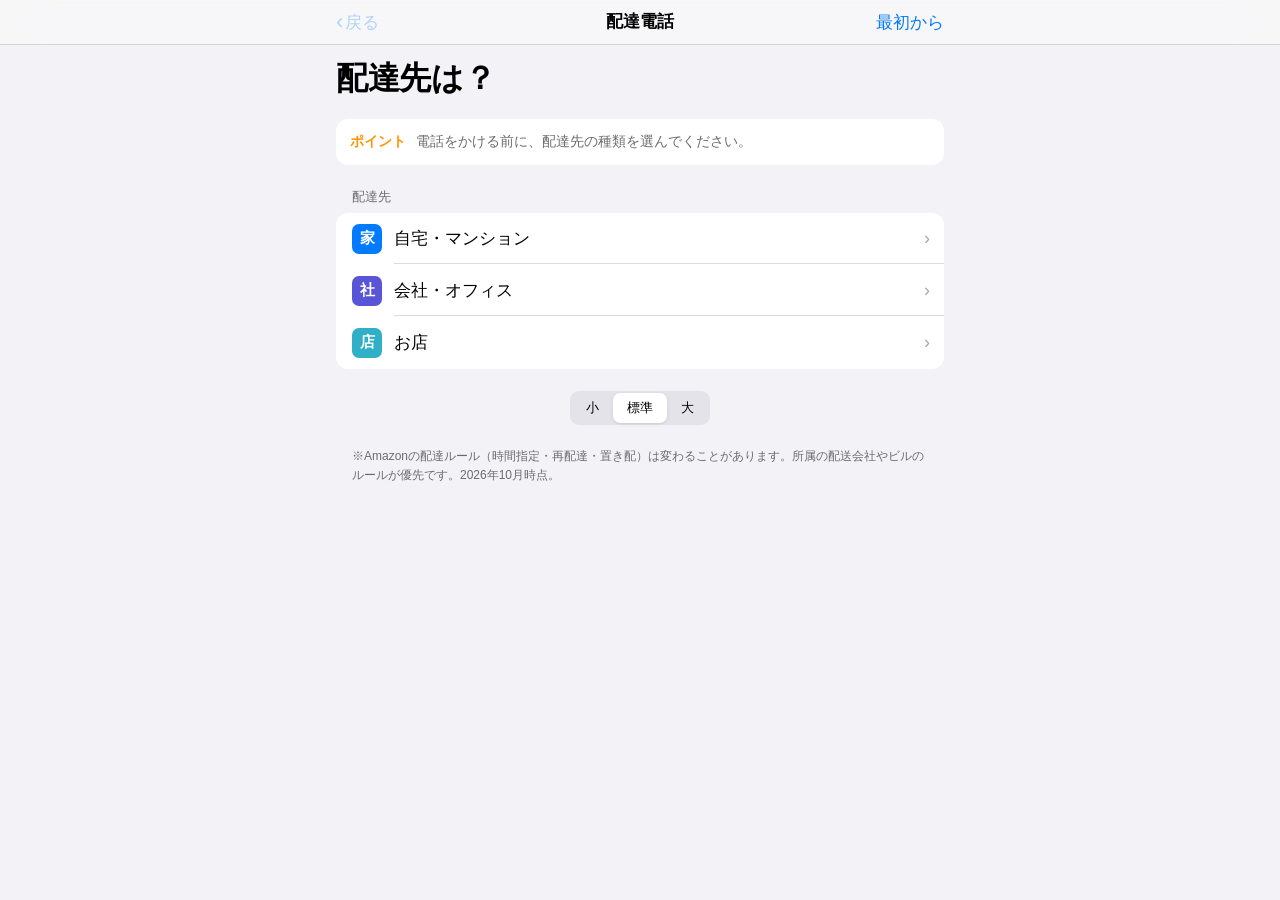
==== denwa/index.html @ 971c7730 "配達電話フローを /denwa/ に追加 Co-Authored-By: Claude Opus 5.5 <noreply@anthropic.com> Claude-Session: https:/" ====
<!doctype html>
<html lang="ja">
<head>
<meta charset="UTF-8">
<meta name="viewport" content="width=device-width, initial-scale=1, viewport-fit=cover">
<meta name="theme-color" content="#F2F2F7" media="(prefers-color-scheme: light)">
<meta name="theme-color" content="#000000" media="(prefers-color-scheme: dark)">
<meta name="apple-mobile-web-app-capable" content="yes">
<meta name="mobile-web-app-capable" content="yes">
<meta name="apple-mobile-web-app-status-bar-style" content="default">
<meta name="apple-mobile-web-app-title" content="配達電話">
<link rel="apple-touch-icon" href="./apple-touch-icon.png">
<link rel="icon" type="image/png" href="./icon-192.png">
<link rel="manifest" href="./manifest.webmanifest">
<title>配達電話フロー</title>
<style>
*,*::before,*::after{box-sizing:border-box}
:root{padding-top:env(safe-area-inset-top,0px);padding-bottom:env(safe-area-inset-bottom,0px)}
body{margin:0}
[hidden]{display:none!important}

/* Layout: iOS-style navigation stack. Large title, "you say" bubble, inset grouped list of customer replies. */
:root{
  --bg:#f2f2f7; --cell:#ffffff; --label:#000000; --sec:#6c6c70; --sep:rgba(60,60,67,.18);
  --tint:#007aff; --tint-on:#ffffff; --green:#34c759; --orange:#ff9500; --red:#ff3b30; --indigo:#5856d6; --teal:#30b0c7; --fill:rgba(118,118,128,.12);
  --bar:rgba(249,249,249,.86);
  --font:-apple-system,BlinkMacSystemFont,"SF Pro Text","Hiragino Sans","Hiragino Kaku Gothic ProN","Noto Sans JP",sans-serif;
  --fs:1.12rem;
}
@media (prefers-color-scheme: dark){:root:not([data-theme="light"]){
  --bg:#000000; --cell:#1c1c1e; --label:#ffffff; --sec:#98989f; --sep:rgba(84,84,88,.6);
  --tint:#0a84ff; --tint-on:#ffffff; --green:#30d158; --orange:#ff9f0a; --red:#ff453a; --indigo:#5e5ce6; --teal:#40c8e0; --fill:rgba(118,118,128,.24);
  --bar:rgba(22,22,24,.82); color-scheme:dark}}
:root[data-theme="dark"]{
  --bg:#000000; --cell:#1c1c1e; --label:#ffffff; --sec:#98989f; --sep:rgba(84,84,88,.6);
  --tint:#0a84ff; --tint-on:#ffffff; --green:#30d158; --orange:#ff9f0a; --red:#ff453a; --indigo:#5e5ce6; --teal:#40c8e0; --fill:rgba(118,118,128,.24);
  --bar:rgba(22,22,24,.82); color-scheme:dark}
html,body{background:var(--bg)}
body{color:var(--label);font-family:var(--font);font-size:16px;line-height:1.5;-webkit-font-smoothing:antialiased}
body::before{content:"";position:fixed;inset:0 0 auto;height:env(safe-area-inset-top,0px);z-index:10;background:var(--bar)}
.nav{position:sticky;top:env(safe-area-inset-top,0px);z-index:5;background:var(--bar);-webkit-backdrop-filter:saturate(180%) blur(20px);backdrop-filter:saturate(180%) blur(20px);border-bottom:.5px solid var(--sep)}
.nav .in{max-width:640px;margin:0 auto;padding-left:max(8px,env(safe-area-inset-left,0px));padding-right:max(8px,env(safe-area-inset-right,0px));padding-block:0;height:44px;display:grid;grid-template-columns:1fr auto 1fr;align-items:center}
.nb{font:400 17px var(--font);color:var(--tint);background:none;border:0;padding:8px;display:flex;align-items:center;gap:2px;cursor:pointer}
.nb:disabled{opacity:.3}
.nb.r{justify-self:end}
.nt{font-weight:600;font-size:17px;display:flex;align-items:center;gap:6px}
.chip{font-size:12px;font-weight:600;color:#fff;border-radius:999px;padding:2px 8px}
.wrap{max-width:640px;margin:0 auto;padding-left:max(16px,env(safe-area-inset-left,0px));padding-right:max(16px,env(safe-area-inset-right,0px));padding-block:8px 40px;display:flex;flex-direction:column;gap:22px}
.lt{font-size:2rem;font-weight:700;letter-spacing:-.01em;margin:6px 0 0;text-wrap:balance;line-height:1.2}
.crumb{font-size:13px;color:var(--sec);margin-top:2px;min-width:0;overflow-wrap:anywhere}
.sec-h{font-size:13px;color:var(--sec);margin:0 0 6px 16px;letter-spacing:.01em}
.bubble{background:var(--tint);color:var(--tint-on);border-radius:20px 20px 6px 20px;padding:14px 16px;font-size:var(--fs);line-height:1.7;box-shadow:0 1px 2px rgba(0,0,0,.08)}
.bubble p{margin:0}
.bubble p+p{margin-top:.6em}
.bubble.end{background:var(--green)}
.hint{display:flex;gap:10px;background:var(--cell);border-radius:12px;padding:12px 14px;font-size:14px;color:var(--sec);line-height:1.55}
.hint b{color:var(--orange);font-weight:600;white-space:nowrap}
.list{background:var(--cell);border-radius:12px;overflow:hidden}
.row{display:flex;align-items:center;gap:12px;width:100%;background:none;border:0;padding:0 0 0 16px;min-height:52px;text-align:left;font:400 17px var(--font);color:var(--label);cursor:pointer}
.row .t{flex:1;padding:13px 0;border-bottom:.5px solid var(--sep);display:flex;align-items:center;gap:8px;min-width:0}
.row:last-child .t{border-bottom:0}
.row .tx{flex:1;min-width:0}
.row .tx small{display:block;color:var(--sec);font-size:13px;margin-top:1px}
.row .chev{color:var(--sec);opacity:.6;padding-right:14px;font-size:18px}
.row:active{background:var(--fill)}
.row:focus-visible,.nb:focus-visible,.seg button:focus-visible{outline:2px solid var(--tint);outline-offset:-2px}
.ic{width:30px;height:30px;border-radius:7px;display:grid;place-items:center;color:#fff;font-size:15px;font-weight:700;flex:none}
.foot{font-size:12px;color:var(--sec);margin:0 16px;line-height:1.6}
.seg{display:flex;background:var(--fill);border-radius:9px;padding:2px;align-self:center}
.seg button{font:500 13px var(--font);border:0;background:none;color:var(--label);padding:6px 14px;border-radius:7px;cursor:pointer}
.seg button[aria-pressed="true"]{background:var(--cell);box-shadow:0 1px 3px rgba(0,0,0,.12)}
@media (prefers-reduced-motion:no-preference){.page{animation:push .22s cubic-bezier(.2,.8,.2,1)}@keyframes push{from{transform:translateX(18px)}to{transform:none}}}
</style>
</head>
<body>
<div class="nav"><div class="in">
  <button class="nb" id="back" type="button" aria-label="戻る"><span style="font-size:22px;line-height:1">‹</span>戻る</button>
  <span class="nt" id="navt">配達電話</span>
  <button class="nb r" id="home" type="button">最初から</button>
</div></div>

<main class="wrap page" id="app" aria-live="polite"></main>

<script>
const C={y:["var(--green)","✓"],n:["var(--red)","✕"],q:["var(--orange)","?"],p:["var(--tint)","→"],m:["#8e8e93","…"],
  home:["var(--tint)","家"],office:["var(--indigo)","社"],shop:["var(--teal)","店"]};
const KIND={home:"自宅",office:"会社",shop:"お店"};
/* say/hint/title/opts can be a plain value or {home,office,shop} */
const N={
 start:{title:"配達先は？",
  hint:"電話をかける前に、配達先の種類を選んでください。",
  opts:[["自宅・マンション","home","call","home"],["会社・オフィス","office","call","office"],["お店","shop","call","shop"]]},
 call:{title:"電話をかける",
  say:{home:["お世話になっております。Amazonのお荷物の配達の者です。","〇〇様のお電話でよろしいでしょうか？"],
       office:["お世話になっております。Amazonのお荷物の配達の者です。","〇〇（会社名）様でしょうか？〇〇様宛てのお荷物をお届けに伺っております。"],
       shop:["お世話になっております。Amazonのお荷物の配達の者です。","〇〇（店名）様でしょうか？"]},
  hint:{home:"最初はゆっくり、名乗りをはっきり。",office:"会社は電話に出た人と宛名の人が違うことが多い。宛名をはっきり伝える。",shop:"お店は営業中で忙しいことが多い。手短に。"},
  opts:[["はい、そうです","y","ask"],["違います（番号違い）","n","wrong"],["出ない・留守電","m","vm"]]},
 ask:{title:{home:"いま家にいる？",office:"受け取れる人はいる？",shop:"お店に人はいる？"},
  say:{home:["ただいまお荷物をお届けに伺ったのですが、今ご自宅にいらっしゃいますか？"],
       office:["ただいま会社の前まで伺ったのですが、どなたかに受け取っていただくことはできますか？"],
       shop:["ただいまお店の前まで伺ったのですが、どなたかいらっしゃいますか？"]},
  hint:{home:"「ご在宅ですか？」より柔らかく伝わります。",office:"本人でなくても、受付や同僚が受け取れることが多い。",shop:"開店前・休憩中・夜営業など事情がさまざま。"},
  opts:{home:[["いるよ","y","home_yes"],["いない","n","away"],["すぐ戻る","q","soon"]],
        office:[["受付・他の人が受け取る","y","office_recv"],["本人が取りに行く","y","office_self"],["今日は誰もいない","n","away"],["今日は休み","n","closed"]],
        shop:[["いるよ","y","shop_yes"],["開店前・今はいない","n","away"],["すぐ戻る","q","soon"],["夜しか開いていない","q","night"],["今日は定休日","n","closed"]]}},
 home_yes:{title:"家にいた",say:["失礼しました！これからもう一度インターホンを押しますので、出ていただけますか？"],
  hint:"インターホンの故障や聞こえなかったケースが多いです。",
  opts:[["わかった","y","end_ok"],["インターホン壊れてる","q","bell"],["今は出られない","n","cant"]]},
 office_recv:{title:"受付で受け取り",say:["ありがとうございます。受付（〇〇階）にお持ちすればよろしいですか？","受け取っていただく方のお名前を伺ってもよろしいでしょうか？"],
  hint:"受け取った人の名前をメモ。ビルの入館ルールにも従う。",
  opts:[["わかった","y","end_ok"],["受付はない","q","office_self"]]},
 office_self:{title:"取りに来てくれる",say:["ありがとうございます。では〇〇（入口・ロビーなど）でお待ちしていますね。"],
  opts:[["OK","y","end_ok"]]},
 shop_yes:{title:"お店にいた",say:["失礼しました！これからお店に伺いますので、受け取っていただけますか？"],
  opts:[["わかった","y","end_ok"],["今は手が離せない","n","cant"]]},
 bell:{title:"インターホンが鳴らない",say:["承知しました。では、ドアの前に着いたらこのお電話か、ノックでお知らせしますね。"],
  opts:[["OK","y","end_ok"]]},
 cant:{title:"今は出られない",
  say:{home:["承知しました。玄関の前などに置かせていただいてもよろしいですか？"],
       shop:["お忙しいところすみません。レジ横や入口の前など、置かせていただいてよい場所はありますか？"]},
  opts:[["置いていいよ","y","place"],["置かないで","n","no_okihai"]]},
 soon:{title:"すぐ戻る",say:["ありがとうございます。何分くらいで戻られそうですか？"],
  hint:"待てるかはルートと会社のルール次第。約束はしない言い方で。",
  opts:[["数分で戻る","y","soon_short"],["しばらく戻れない","n","away"]]},
 soon_short:{title:"数分で戻る",say:["近くを回っていますので、このあともう一度伺えるか試してみますね。","ただ、お約束はできないので、もし置いてよい場所があれば置き配にもできますが、いかがですか？"],
  opts:[["置いていいよ","y","place"],["待ってて","q","end_try"],["置かないで","n","no_okihai"]]},
 closed:{title:{office:"今日は休み",shop:"今日は定休日"},
  say:{office:["本日はお休みなんですね、承知しました。","置いてよい場所があれば置き配にもできますが、いかがでしょうか？"],
       shop:["本日は定休日なんですね、承知しました。","入口の前や郵便受けなど、置いてよい場所があれば置き配にもできますが、いかがでしょうか？"]},
  hint:"会社・お店宛ては次回も同じことが起きやすい。営業日に受け取れるよう案内する。",
  opts:[["置いていいよ","y","place"],["置かないで","n","no_okihai"]]},
 away:{title:"不在だった",
  say:{home:["承知しました。玄関の前や宅配ボックスなどに置かせていただくこともできますが、いかがでしょうか？"],
       office:["承知しました。入口の前や郵便受け、ビルの宅配ボックスなどに置かせていただくこともできますが、いかがでしょうか？"],
       shop:["承知しました。お店の入口の前や郵便受けなどに置かせていただくこともできますが、いかがでしょうか？"]},
  opts:{home:[["置いていいよ","y","place"],["置かないで","n","no_okihai"],["夜に持ってきて","q","night"],["◯時に来て","q","time"]],
        office:[["置いていいよ","y","place"],["置かないで","n","no_okihai"],["◯時に来て","q","time"]],
        shop:[["置いていいよ","y","place"],["置かないで","n","no_okihai"],["夜しか開いていない","q","night"],["◯時に来て","q","time"]]}},
 place:{title:"置き場所を確認",
  say:{home:["ありがとうございます。どちらに置けばよろしいですか？玄関前、宅配ボックス、メーターボックスなどでも大丈夫です。"],
       office:["ありがとうございます。どちらに置けばよろしいですか？入口の前、郵便受け、ビルの宅配ボックスなどでも大丈夫です。"],
       shop:["ありがとうございます。どちらに置けばよろしいですか？入口の前、シャッターの横、郵便受けなどでも大丈夫です。"]},
  hint:{home:"置いたら写真を撮って登録。場所は復唱して確認。",
        office:"ビルによっては共用部に置けない場合あり。管理ルールを優先。写真を撮って登録。",
        shop:"雨に濡れない場所か、通る人の目につきにくいかも確認。写真を撮って登録。"},
  opts:[["場所を聞いた","y","end_okihai"]]},
 no_okihai:{title:"置き配はイヤ",
  say:{home:["承知しました。では今回は持ち帰らせていただきます。","次のお届けは、Amazonの注文履歴から日にちを選んでいただけます。","時間を気にせず受け取りたい場合は、ロッカーやコンビニ受け取りも便利ですよ。"],
       office:["承知しました。では今回は持ち帰らせていただきます。","次のお届けは、Amazonの注文履歴から、会社にいらっしゃる日を選んでいただけます。","会社で受け取りにくい場合は、ご自宅宛てやロッカー受け取りに変えていただく方法もあります。"],
       shop:["承知しました。では今回は持ち帰らせていただきます。","次のお届けは、Amazonの注文履歴から、お店が開いている日を選んでいただけます。","お店で受け取りにくい場合は、ご自宅宛てやロッカー受け取りに変えていただく方法もあります。"]},
  opts:{home:[["わかった","y","end_back"],["夜に持ってきて","q","night"],["怒っている","n","angry"]],
        office:[["わかった","y","end_back"],["◯時に来て","q","time"],["怒っている","n","angry"]],
        shop:[["わかった","y","end_back"],["夜しか開いていない","q","night"],["怒っている","n","angry"]]}},
 night:{title:{home:"夜に持ってきて",office:"夜に持ってきて",shop:"夜しか開いていない"},
  say:{home:["夜しかいらっしゃらないんですね、承知しました。","申し訳ないのですが、今Amazonの仕組みで夜の時間指定自体がなくなってしまっていて、私の方でも時間を選べないんです。","置き配か、ロッカー・コンビニ受け取りにしていただくと、確実にお受け取りいただけます。"],
       office:["夜しかいらっしゃらないんですね、承知しました。","申し訳ないのですが、今Amazonの仕組みで夜の時間指定自体がなくなってしまっていて、私の方でも時間を選べないんです。","置き配か、ご自宅宛て・ロッカー受け取りに変えていただくと、確実にお受け取りいただけます。"],
       shop:["夜の営業なんですね、承知しました。","申し訳ないのですが、今Amazonの仕組みで夜の時間指定自体がなくなってしまっていて、私の方でも時間を選べないんです。","お店の前や郵便受けへの置き配か、ご自宅宛て・ロッカー受け取りに変えていただくと、確実にお受け取りいただけます。"]},
  hint:"「できかねます」で終わらせず、代わりの方法で締める。",
  opts:[["置き配にする","y","place"],["今回は持ち帰りで","p","end_back"],["納得していない","n","angry"]]},
 time:{title:"◯時に来て",say:["◯時ごろですね、承知しました。","申し訳ありません、今は私の方で時間のお約束ができない仕組みになっています。","時間を気にせず受け取るなら、置き配が一番確実です。"],
  opts:[["置き配にする","y","place"],["今回は持ち帰りで","p","end_back"],["納得していない","n","angry"]]},
 angry:{title:"怒っている",say:["ご不便をおかけして、本当に申し訳ありません。","お気持ちはよく分かります。私の方でできることが限られていて、もどかしい思いをさせてしまっています。","ご意見はAmazonのカスタマーサービスにお伝えいただくと、改善につながります。"],
  hint:"言い返さない。長引く・脅される場合は無理せずリーダーに連絡。",
  opts:[["落ち着いた","y","away"],["持ち帰りでいい","p","end_back"]]},
 wrong:{title:"番号違い",say:["大変失礼いたしました。お手数をおかけしました。失礼いたします。"],end:true},
 vm:{title:"留守電",
  say:{home:["Amazonのお荷物の配達です。","ただいまお届けに伺いましたが、ご不在でしたので持ち帰ります。","次回のお届けは、Amazonの注文履歴から日にちを選んでいただけます。失礼いたします。"],
       office:["Amazonのお荷物の配達です。〇〇様宛てのお荷物をお届けに伺いましたが、お受け取りいただけなかったため持ち帰ります。","次回のお届けは、Amazonの注文履歴から日にちを選んでいただけます。失礼いたします。"],
       shop:["Amazonのお荷物の配達です。お店にお届けに伺いましたが、お受け取りいただけなかったため持ち帰ります。","次回のお届けは、Amazonの注文履歴から日にちを選んでいただけます。失礼いたします。"]},
  hint:"15秒以内・ゆっくり。",end:true},
 end_ok:{title:"お届けへ",say:["ありがとうございます。すぐに伺います。失礼いたします。"],end:true},
 end_try:{title:"もう一度伺う",say:["承知しました。もう一度伺えるよう回ってみます。伺えなかった場合は持ち帰りになりますので、ご了承ください。失礼いたします。"],end:true},
 end_okihai:{title:"置き配で完了",say:["〇〇に置かせていただきますね。ありがとうございました。失礼いたします。"],end:true},
 end_back:{title:"持ち帰り",say:["ご協力ありがとうございます。今回は持ち帰らせていただきます。失礼いたします。"],end:true}
};
let stack=[{id:"start"}], kind=null, fs=1.12;
try{const v=localStorage.getItem("flow_fs");if(v)fs=+v}catch(e){}
const app=document.getElementById("app");
function esc(s){return String(s).replace(/[&<>"]/g,c=>({"&":"&amp;","<":"&lt;",">":"&gt;",'"':"&quot;"}[c]))}
function pick(v){if(v==null)return null;if(Array.isArray(v)||typeof v==="string")return v;return v[kind]||v.home||v.shop||v.office}
function render(){
  const top=stack[stack.length-1]; kind=null;
  for(const s of stack){if(s.kind)kind=s.kind}
  const n=N[top.id], say=pick(n.say), hint=pick(n.hint), opts=pick(n.opts), title=pick(n.title);
  document.documentElement.style.setProperty("--fs",fs+"rem");
  document.getElementById("navt").innerHTML='配達電話'+(kind?'<span class="chip" style="background:'+C[kind][0]+'">'+KIND[kind]+'</span>':'');
  let h='<div><h1 class="lt">'+esc(title)+'</h1>';
  if(stack.length>1)h+='<div class="crumb">'+stack.slice(1,-1).map(s=>esc(pick(N[s.id].title))).join(" › ")+'</div>';
  h+='</div>';
  if(say)h+='<div><p class="sec-h">あなたが言う</p><div class="bubble'+(n.end?" end":"")+'">'+say.map(s=>"<p>"+esc(s)+"</p>").join("")+'</div></div>';
  if(hint)h+='<div class="hint"><b>ポイント</b><span>'+esc(hint)+'</span></div>';
  if(opts){
    h+='<div><p class="sec-h">'+(top.id==="start"?"配達先":"お客様の返事")+'</p><div class="list">'+opts.map((o,i)=>'<button class="row" type="button" data-i="'+i+'"><span class="ic" style="background:'+C[o[1]][0]+'">'+C[o[1]][1]+'</span><span class="t"><span class="tx">'+esc(o[0])+'</span><span class="chev">›</span></span></button>').join("")+'</div></div>';
  }else{
    h+='<div class="list"><button class="row" type="button" id="again"><span class="ic" style="background:var(--tint)">↺</span><span class="t"><span class="tx">次の電話へ（最初から）</span><span class="chev">›</span></span></button></div>';
  }
  h+='<div class="seg" role="group" aria-label="文字サイズ"><button type="button" data-f="1" aria-pressed="'+(fs<1.1)+'">小</button><button type="button" data-f="1.12" aria-pressed="'+(fs>=1.1&&fs<1.3)+'">標準</button><button type="button" data-f="1.35" aria-pressed="'+(fs>=1.3)+'">大</button></div>';
  h+='<p class="foot">※Amazonの配達ルール（時間指定・再配達・置き配）は変わることがあります。所属の配送会社やビルのルールが優先です。2026年10月時点。</p>';
  app.innerHTML=h;
  app.classList.remove("page");void app.offsetWidth;app.classList.add("page");
  app.querySelectorAll("[data-i]").forEach(b=>b.onclick=()=>{const o=opts[+b.dataset.i];stack.push(o[3]?{id:o[2],kind:o[3]}:{id:o[2]});render();window.scrollTo(0,0)});
  const a=document.getElementById("again");if(a)a.onclick=reset;
  app.querySelectorAll("[data-f]").forEach(b=>b.onclick=()=>{fs=+b.dataset.f;try{localStorage.setItem("flow_fs",fs)}catch(e){}render()});
  document.getElementById("back").disabled=stack.length<2;
}
function reset(){stack=[{id:"start"}];render();window.scrollTo(0,0)}
document.getElementById("back").onclick=()=>{if(stack.length>1){stack.pop();render();window.scrollTo(0,0)}};
document.getElementById("home").onclick=reset;
render();
</script>
<script>if("serviceWorker" in navigator){window.addEventListener("load",()=>navigator.serviceWorker.register("./sw.js").catch(()=>{}))}</script>
</body>
</html>
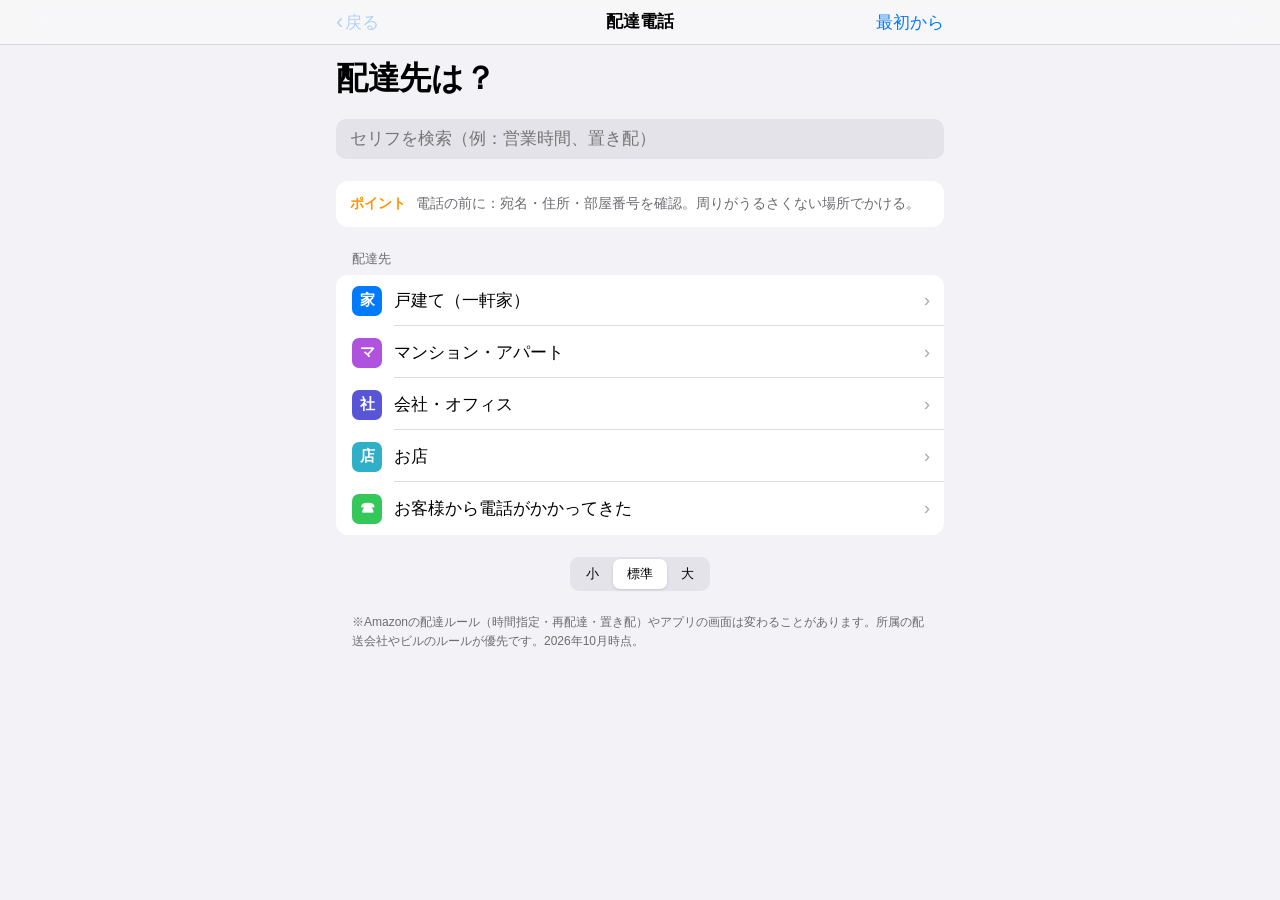
==== commit 3e0f9f6e: "配達電話: フローを大幅拡充（マンション・折り返し・苦情・検索など） Co-Authored-By: Claude Opus 5.5 <noreply@anthropic.com> Claude-Se" ====
--- a/denwa/index.html
+++ b/denwa/index.html
@@ -70,6 +70,13 @@
 .seg button{font:500 13px var(--font);border:0;background:none;color:var(--label);padding:6px 14px;border-radius:7px;cursor:pointer}
 .seg button[aria-pressed="true"]{background:var(--cell);box-shadow:0 1px 3px rgba(0,0,0,.12)}
 @media (prefers-reduced-motion:no-preference){.page{animation:push .22s cubic-bezier(.2,.8,.2,1)}@keyframes push{from{transform:translateX(18px)}to{transform:none}}}
+.search input{width:100%;font:400 17px var(--font);padding:10px 14px;border-radius:10px;border:0;background:var(--fill);color:var(--label);-webkit-appearance:none;appearance:none}
+.search input:focus{outline:2px solid var(--tint)}
+details.more{background:none}
+details.more summary{list-style:none;cursor:pointer;font-size:15px;color:var(--tint);padding:4px 16px 10px;font-weight:500}
+details.more summary::-webkit-details-marker{display:none}
+details.more summary::before{content:"＋ "}
+details.more[open] summary::before{content:"− "}
 </style>
 </head>
 <body>
@@ -82,88 +89,243 @@
 <main class="wrap page" id="app" aria-live="polite"></main>
 
 <script>
+/* ===== アイコン ===== */
 const C={y:["var(--green)","✓"],n:["var(--red)","✕"],q:["var(--orange)","?"],p:["var(--tint)","→"],m:["#8e8e93","…"],
-  home:["var(--tint)","家"],office:["var(--indigo)","社"],shop:["var(--teal)","店"]};
-const KIND={home:"自宅",office:"会社",shop:"お店"};
-/* say/hint/title/opts can be a plain value or {home,office,shop} */
+  home:["var(--tint)","家"],apt:["#af52de","マ"],office:["var(--indigo)","社"],shop:["var(--teal)","店"],in:["var(--green)","☎"]};
+const KIND={home:"戸建て",apt:"マンション",office:"会社",shop:"お店"};
+/* 値は そのまま or {home,apt,office,shop}（無い種類は home → apt の順で代用） */
 const N={
+/* ---------- スタート ---------- */
  start:{title:"配達先は？",
-  hint:"電話をかける前に、配達先の種類を選んでください。",
-  opts:[["自宅・マンション","home","call","home"],["会社・オフィス","office","call","office"],["お店","shop","call","shop"]]},
+  hint:"電話の前に：宛名・住所・部屋番号を確認。周りがうるさくない場所でかける。",
+  opts:[["戸建て（一軒家）","home","call","home"],["マンション・アパート","apt","call","apt"],["会社・オフィス","office","call","office"],["お店","shop","call","shop"],["お客様から電話がかかってきた","in","incoming","home"]]},
+
+/* ---------- 電話をかける ---------- */
  call:{title:"電話をかける",
   say:{home:["お世話になっております。Amazonのお荷物の配達の者です。","〇〇様のお電話でよろしいでしょうか？"],
        office:["お世話になっております。Amazonのお荷物の配達の者です。","〇〇（会社名）様でしょうか？〇〇様宛てのお荷物をお届けに伺っております。"],
        shop:["お世話になっております。Amazonのお荷物の配達の者です。","〇〇（店名）様でしょうか？"]},
-  hint:{home:"最初はゆっくり、名乗りをはっきり。",office:"会社は電話に出た人と宛名の人が違うことが多い。宛名をはっきり伝える。",shop:"お店は営業中で忙しいことが多い。手短に。"},
-  opts:[["はい、そうです","y","ask"],["違います（番号違い）","n","wrong"],["出ない・留守電","m","vm"]]},
- ask:{title:{home:"いま家にいる？",office:"受け取れる人はいる？",shop:"お店に人はいる？"},
+  hint:{home:"最初はゆっくり、名乗りをはっきり。",office:"出た人と宛名の人が違うことが多い。宛名をはっきり伝える。",shop:"お店は忙しいことが多い。手短に。"},
+  opts:[["はい、そうです","y","ask"],["本人じゃない（家族・従業員）","p","other_person"],["違います（番号違い）","n","wrong"],["出ない・留守電","m","vm"],["誰？詐欺？と疑われた","q","scam"],["話し中・すぐ切られた","m","hangup"]]},
+
+ other_person:{title:{home:"家族が出た",apt:"家族が出た",office:"別の人が出た",shop:"店員さんが出た"},
+  say:{home:["〇〇様宛てのお荷物をお届けに伺ったのですが、代わりにお受け取りいただくことはできますか？"],
+       office:["〇〇様宛てのお荷物なのですが、代わりにお受け取りいただくことはできますか？受付やご担当の方でも大丈夫です。"],
+       shop:["〇〇様（〇〇店）宛てのお荷物なのですが、お店で代わりにお受け取りいただくことはできますか？"]},
+  hint:"同じ住所の人なら受け取ってもらえることが多い。受け取った人の名前をメモ。",
+  opts:{home:[["受け取れる","y","home_yes"],["本人は不在・誰もいない","n","away"],["本人に聞いてみる","q","check_later"]],
+        office:[["受け取れる","y","office_recv"],["その人はもういない（退職など）","n","office_gone"],["部署が違う","q","office_dept"],["本人に聞いてみる","q","check_later"]],
+        shop:[["受け取れる","y","shop_yes"],["店長がいないと無理","n","away"],["本人に聞いてみる","q","check_later"]]}},
+ check_later:{title:"本人に確認する",say:["ありがとうございます。近くを回っていますので、もし置き場所などが決まりましたら、このお電話番号に折り返していただけますか？","ただ、折り返しが間に合わない場合は、今回は持ち帰りになることがあります。"],
+  hint:"折り返しを待てるかはルート次第。待ちすぎない。",
+  opts:[["わかった","y","end_try"],["置いていいって","y","place"]]},
+
+/* ---------- 在宅確認 ---------- */
+ ask:{title:{home:"いま家にいる？",apt:"いま家にいる？",office:"受け取れる人はいる？",shop:"お店に人はいる？"},
   say:{home:["ただいまお荷物をお届けに伺ったのですが、今ご自宅にいらっしゃいますか？"],
        office:["ただいま会社の前まで伺ったのですが、どなたかに受け取っていただくことはできますか？"],
        shop:["ただいまお店の前まで伺ったのですが、どなたかいらっしゃいますか？"]},
-  hint:{home:"「ご在宅ですか？」より柔らかく伝わります。",office:"本人でなくても、受付や同僚が受け取れることが多い。",shop:"開店前・休憩中・夜営業など事情がさまざま。"},
-  opts:{home:[["いるよ","y","home_yes"],["いない","n","away"],["すぐ戻る","q","soon"]],
-        office:[["受付・他の人が受け取る","y","office_recv"],["本人が取りに行く","y","office_self"],["今日は誰もいない","n","away"],["今日は休み","n","closed"]],
-        shop:[["いるよ","y","shop_yes"],["開店前・今はいない","n","away"],["すぐ戻る","q","soon"],["夜しか開いていない","q","night"],["今日は定休日","n","closed"]]}},
+  hint:{home:"「ご在宅ですか？」より柔らかく伝わります。",apt:"オートロックの場合は、開けてもらえるかも一緒に確認。",office:"本人でなくても、受付や同僚が受け取れることが多い。",shop:"開店前・仕込み中・夜営業など事情がさまざま。"},
+  opts:{home:[["いるよ","y","home_yes"],["いない","n","away"],["すぐ戻る・今向かってる","q","soon"],["別の場所に持ってきて","q","redirect"],["何の荷物？頼んでない","q","unknown"]],
+        apt:[["いるよ","y","apt_yes"],["いない","n","away"],["すぐ戻る・今向かってる","q","soon"],["宅配ボックスに入れて","y","box"],["管理人さんに預けて","q","neighbor"],["何の荷物？頼んでない","q","unknown"]],
+        office:[["受付・他の人が受け取る","y","office_recv"],["本人が取りに行く","y","office_self"],["今日は誰もいない","n","away"],["今日は休み","n","closed"],["入館手続きが必要","q","office_gate"],["何の荷物？頼んでない","q","unknown"]],
+        shop:[["いるよ","y","shop_yes"],["開店前・今はいない","n","away"],["すぐ戻る","q","soon"],["裏口に回って","y","shop_back"],["夜しか開いていない","q","night"],["今日は定休日","n","closed"],["何の荷物？頼んでない","q","unknown"]]}},
+
+/* ---------- いた ---------- */
  home_yes:{title:"家にいた",say:["失礼しました！これからもう一度インターホンを押しますので、出ていただけますか？"],
   hint:"インターホンの故障や聞こえなかったケースが多いです。",
-  opts:[["わかった","y","end_ok"],["インターホン壊れてる","q","bell"],["今は出られない","n","cant"]]},
- office_recv:{title:"受付で受け取り",say:["ありがとうございます。受付（〇〇階）にお持ちすればよろしいですか？","受け取っていただく方のお名前を伺ってもよろしいでしょうか？"],
-  hint:"受け取った人の名前をメモ。ビルの入館ルールにも従う。",
-  opts:[["わかった","y","end_ok"],["受付はない","q","office_self"]]},
- office_self:{title:"取りに来てくれる",say:["ありがとうございます。では〇〇（入口・ロビーなど）でお待ちしていますね。"],
+  opts:[["わかった","y","end_ok"],["インターホン壊れてる","q","bell"],["今は出られない","n","cant"],["寝てた・赤ちゃんがいる","q","quiet"]]},
+ apt_yes:{title:"家にいた",say:["失礼しました！これからもう一度、部屋番号でお呼び出しします。オートロックを開けていただけますか？"],
+  hint:"部屋番号を復唱して間違いがないか確認。",
+  opts:[["わかった","y","end_ok"],["部屋番号が違う","q","wrong_room"],["インターホン壊れてる","q","bell"],["今は出られない","n","cant"],["寝てた・赤ちゃんがいる","q","quiet"]]},
+ quiet:{title:"静かにしてほしい",say:["承知しました。インターホンは鳴らさずに、ドアの前に着いたらこのお電話でお知らせしますね。"],
+  opts:[["OK","y","end_ok"],["置いといて","y","place"]]},
+ bell:{title:"インターホンが鳴らない",say:["承知しました。では、ドアの前に着いたらこのお電話か、ノックでお知らせしますね。"],
   opts:[["OK","y","end_ok"]]},
- shop_yes:{title:"お店にいた",say:["失礼しました！これからお店に伺いますので、受け取っていただけますか？"],
-  opts:[["わかった","y","end_ok"],["今は手が離せない","n","cant"]]},
- bell:{title:"インターホンが鳴らない",say:["承知しました。では、ドアの前に着いたらこのお電話か、ノックでお知らせしますね。"],
+ wrong_room:{title:"部屋番号が違う",say:["大変失礼しました。お部屋番号を伺ってもよろしいですか？","（復唱）〇〇〇号室ですね。ありがとうございます。すぐに伺います。"],
+  hint:"住所の間違いは配達後にリーダーへ報告。お客様にはAmazonの住所の修正をお願いしてもよい。",
   opts:[["OK","y","end_ok"]]},
  cant:{title:"今は出られない",
   say:{home:["承知しました。玄関の前などに置かせていただいてもよろしいですか？"],
+       apt:["承知しました。玄関の前や宅配ボックスに置かせていただいてもよろしいですか？"],
+       office:["承知しました。入口の前や受付などに置かせていただいてもよろしいですか？"],
        shop:["お忙しいところすみません。レジ横や入口の前など、置かせていただいてよい場所はありますか？"]},
-  opts:[["置いていいよ","y","place"],["置かないで","n","no_okihai"]]},
+  opts:[["置いていいよ","y","place"],["置かないで","n","no_okihai"],["◯分後なら出られる","q","soon"]]},
+
+ office_recv:{title:"受付で受け取り",say:["ありがとうございます。受付（〇〇階）にお持ちすればよろしいですか？","受け取っていただく方のお名前を伺ってもよろしいでしょうか？"],
+  hint:"受け取った人の名前をメモ。ビルの入館ルールにも従う。",
+  opts:[["わかった","y","end_ok"],["受付はない","q","office_self"],["入館手続きが必要","q","office_gate"]]},
+ office_self:{title:"取りに来てくれる",say:["ありがとうございます。では〇〇（入口・ロビーなど）でお待ちしていますね。"],
+  hint:"待つ時間はルート次第。5分以上かかりそうなら別の方法を相談。",
+  opts:[["OK","y","end_ok"],["時間がかかる","q","soon"]]},
+ office_gate:{title:"入館手続きが必要",say:["承知しました。入館の受付は〇〇（1階の防災センターなど）でよろしいですか？","手続きに時間がかかる場合は、1階まで取りに来ていただくことはできますか？"],
+  hint:"ビルのルールに従う。入れない場合は持ち帰りでも問題ない。",
+  opts:[["取りに来てくれる","y","office_self"],["手続きして上がって","y","end_ok"],["どちらも無理","n","away"]]},
+ office_gone:{title:"その人はいない",say:["承知しました。〇〇様宛てのお荷物なのですが、会社として代わりにお受け取りいただけますか？"],
+  hint:"受け取れない場合は持ち帰り。宛名違いの可能性ありとしてリーダーへ報告。",
+  opts:[["受け取る","y","office_recv"],["受け取れない","n","end_report"]]},
+ office_dept:{title:"部署が違う",say:["失礼しました。〇〇様はどちらの部署（何階）にいらっしゃいますか？"],
+  opts:[["教えてもらった","y","end_ok"],["受付で預かる","y","office_recv"],["分からない","n","office_gone"]]},
+ shop_yes:{title:"お店にいた",say:["失礼しました！これからお店に伺いますので、受け取っていただけますか？"],
+  opts:[["わかった","y","end_ok"],["裏口に回って","y","shop_back"],["今は手が離せない","n","cant"]]},
+ shop_back:{title:"裏口・別の入口",say:["承知しました。裏口はどちら側になりますか？（復唱）〇〇側の、〇〇の扉ですね。すぐに伺います。"],
+  hint:"場所をメモしてリーダーに共有すると、次の配達員も助かる。",
+  opts:[["OK","y","end_ok"]]},
+
+/* ---------- 不在系 ---------- */
  soon:{title:"すぐ戻る",say:["ありがとうございます。何分くらいで戻られそうですか？"],
   hint:"待てるかはルートと会社のルール次第。約束はしない言い方で。",
-  opts:[["数分で戻る","y","soon_short"],["しばらく戻れない","n","away"]]},
+  opts:[["数分で戻る","y","soon_short"],["30分以上かかる","n","away"],["待っててと言われた","q","wait_demand"]]},
  soon_short:{title:"数分で戻る",say:["近くを回っていますので、このあともう一度伺えるか試してみますね。","ただ、お約束はできないので、もし置いてよい場所があれば置き配にもできますが、いかがですか？"],
-  opts:[["置いていいよ","y","place"],["待ってて","q","end_try"],["置かないで","n","no_okihai"]]},
+  opts:[["置いていいよ","y","place"],["来てくれるならそれで","q","end_try"],["置かないで","n","no_okihai"]]},
+ wait_demand:{title:"待っててと言われた",say:["お待ちしたいのですが、ほかのお客様のお荷物もお届けしている途中でして、長くお待ちすることができないんです。申し訳ありません。","近くを回りながら、もう一度伺えるか試してみます。間に合わなかった場合は持ち帰りになりますので、ご了承ください。"],
+  opts:[["わかった","y","end_try"],["置いていいよ","y","place"],["怒っている","n","angry"]]},
+ away:{title:"不在だった",
+  say:{home:["承知しました。玄関の前などに置かせていただくこともできますが、いかがでしょうか？"],
+       apt:["承知しました。玄関の前や宅配ボックスに置かせていただくこともできますが、いかがでしょうか？"],
+       office:["承知しました。入口の前や郵便受け、ビルの宅配ボックスなどに置かせていただくこともできますが、いかがでしょうか？"],
+       shop:["承知しました。お店の入口の前や郵便受けなどに置かせていただくこともできますが、いかがでしょうか？"]},
+  opts:{home:[["置いていいよ","y","place"],["置かないで","n","no_okihai"],["近所・家族の家に預けて","q","neighbor"],["別の場所に持ってきて","q","redirect"],["今日中にもう一度来て","q","today"],["夜に持ってきて","q","night"],["◯時に来て","q","time"],["明日・土日にして","q","day"]],
+        apt:[["置いていいよ","y","place"],["宅配ボックスに入れて","y","box"],["置かないで","n","no_okihai"],["管理人さんに預けて","q","neighbor"],["別の場所に持ってきて","q","redirect"],["今日中にもう一度来て","q","today"],["夜に持ってきて","q","night"],["明日・土日にして","q","day"]],
+        office:[["置いていいよ","y","place"],["置かないで","n","no_okihai"],["営業時間内に持ってこい","q","bizhours"],["何回も伝えてる","n","repeat"],["隣の会社に預けて","q","neighbor"],["明日・平日にして","q","day"]],
+        shop:[["置いていいよ","y","place"],["置かないで","n","no_okihai"],["営業時間内に持ってこい","q","bizhours"],["夜しか開いていない","q","night"],["何回も伝えてる","n","repeat"],["隣のお店に預けて","q","neighbor"],["明日にして","q","day"]]}},
  closed:{title:{office:"今日は休み",shop:"今日は定休日"},
   say:{office:["本日はお休みなんですね、承知しました。","置いてよい場所があれば置き配にもできますが、いかがでしょうか？"],
        shop:["本日は定休日なんですね、承知しました。","入口の前や郵便受けなど、置いてよい場所があれば置き配にもできますが、いかがでしょうか？"]},
-  hint:"会社・お店宛ては次回も同じことが起きやすい。営業日に受け取れるよう案内する。",
-  opts:[["置いていいよ","y","place"],["置かないで","n","no_okihai"]]},
- away:{title:"不在だった",
-  say:{home:["承知しました。玄関の前や宅配ボックスなどに置かせていただくこともできますが、いかがでしょうか？"],
-       office:["承知しました。入口の前や郵便受け、ビルの宅配ボックスなどに置かせていただくこともできますが、いかがでしょうか？"],
-       shop:["承知しました。お店の入口の前や郵便受けなどに置かせていただくこともできますが、いかがでしょうか？"]},
-  opts:{home:[["置いていいよ","y","place"],["置かないで","n","no_okihai"],["夜に持ってきて","q","night"],["◯時に来て","q","time"]],
-        office:[["置いていいよ","y","place"],["置かないで","n","no_okihai"],["◯時に来て","q","time"]],
-        shop:[["置いていいよ","y","place"],["置かないで","n","no_okihai"],["夜しか開いていない","q","night"],["◯時に来て","q","time"]]}},
+  hint:"会社・お店宛ては次回も同じことが起きやすい。営業日・定休日をメモしてリーダーへ。",
+  opts:[["置いていいよ","y","place"],["置かないで","n","no_okihai"],["定休日に来るな","n","bizhours"]]},
+
+/* ---------- 置き配 ---------- */
  place:{title:"置き場所を確認",
-  say:{home:["ありがとうございます。どちらに置けばよろしいですか？玄関前、宅配ボックス、メーターボックスなどでも大丈夫です。"],
+  say:{home:["ありがとうございます。どちらに置けばよろしいですか？玄関前、宅配ボックス、物置の中などでも大丈夫です。"],
+       apt:["ありがとうございます。どちらに置けばよろしいですか？玄関前、宅配ボックス、メーターボックスなどでも大丈夫です。"],
        office:["ありがとうございます。どちらに置けばよろしいですか？入口の前、郵便受け、ビルの宅配ボックスなどでも大丈夫です。"],
        shop:["ありがとうございます。どちらに置けばよろしいですか？入口の前、シャッターの横、郵便受けなどでも大丈夫です。"]},
   hint:{home:"置いたら写真を撮って登録。場所は復唱して確認。",
+        apt:"オートロックの中に入れない場合は置けないこともある。写真を撮って登録。",
         office:"ビルによっては共用部に置けない場合あり。管理ルールを優先。写真を撮って登録。",
         shop:"雨に濡れない場所か、通る人の目につきにくいかも確認。写真を撮って登録。"},
-  opts:[["場所を聞いた","y","end_okihai"]]},
- no_okihai:{title:"置き配はイヤ",
+  opts:[["場所を聞いた","y","end_okihai"],["盗まれないか心配","q","okihai_worry"],["その場所に入れない（オートロック等）","n","okihai_cant"]]},
+ okihai_worry:{title:"盗まれないか心配",say:["ご心配ですよね。なるべく目立たない場所に置いて、置いた写真も撮っておきます。写真はAmazonの注文履歴から見られる場合があります。","ご不安でしたら、今回は持ち帰りにして、次回はロッカーやコンビニ受け取りにする方法もあります。"],
+  opts:[["置いていいよ","y","end_okihai"],["やっぱり持ち帰りで","p","no_okihai"]]},
+ okihai_cant:{title:"その場所に置けない",say:["申し訳ありません、〇〇（オートロックの中など）に入れないため、そちらには置けないんです。","ほかに置いてよい場所はありますか？なければ今回は持ち帰りになります。"],
+  opts:[["別の場所OK","y","end_okihai"],["オートロック開けるよ（遠隔）","y","end_okihai"],["持ち帰りで","p","no_okihai"]]},
+ box:{title:"宅配ボックス",say:["ありがとうございます。宅配ボックスに入れさせていただきますね。","入らなかった場合は、玄関前に置いてもよろしいですか？"],
+  hint:"ボックスの番号・暗証番号の扱いは会社のルールに従う。",
+  opts:[["玄関前もOK","y","end_okihai"],["ボックスがいっぱい・入らない","n","box_full"],["ボックスだけ","q","end_okihai"]]},
+ box_full:{title:"宅配ボックスがいっぱい",say:["宅配ボックスが空いていない（入らない）ようです。","玄関前など、ほかに置いてよい場所はありますか？なければ今回は持ち帰りになります。"],
+  opts:[["別の場所OK","y","place"],["持ち帰りで","p","no_okihai"]]},
+ neighbor:{title:{home:"近所に預けて",apt:"管理人に預けて",office:"隣の会社に預けて",shop:"隣のお店に預けて"},
+  say:["申し訳ありません、ご本人様以外のお宅（管理人さんなど）へのお預けは、私の判断ではできないんです。","置き配か、今回は持ち帰りにさせていただけますか？"],
+  hint:"会社のルールで可能な場合もある。分からなければ「私の判断ではできない」と伝える。",
+  opts:[["置き配で","y","place"],["持ち帰りで","p","no_okihai"],["怒っている","n","angry"]]},
+
+/* ---------- 時間・日付・場所の希望 ---------- */
+ no_okihai:{title:"持ち帰り（置き配NG）",
   say:{home:["承知しました。では今回は持ち帰らせていただきます。","次のお届けは、Amazonの注文履歴から日にちを選んでいただけます。","時間を気にせず受け取りたい場合は、ロッカーやコンビニ受け取りも便利ですよ。"],
        office:["承知しました。では今回は持ち帰らせていただきます。","次のお届けは、Amazonの注文履歴から、会社にいらっしゃる日を選んでいただけます。","会社で受け取りにくい場合は、ご自宅宛てやロッカー受け取りに変えていただく方法もあります。"],
        shop:["承知しました。では今回は持ち帰らせていただきます。","次のお届けは、Amazonの注文履歴から、お店が開いている日を選んでいただけます。","お店で受け取りにくい場合は、ご自宅宛てやロッカー受け取りに変えていただく方法もあります。"]},
-  opts:{home:[["わかった","y","end_back"],["夜に持ってきて","q","night"],["怒っている","n","angry"]],
-        office:[["わかった","y","end_back"],["◯時に来て","q","time"],["怒っている","n","angry"]],
-        shop:[["わかった","y","end_back"],["夜しか開いていない","q","night"],["怒っている","n","angry"]]}},
- night:{title:{home:"夜に持ってきて",office:"夜に持ってきて",shop:"夜しか開いていない"},
+  opts:{home:[["わかった","y","end_back"],["やり方がわからない","q","howto"],["夜に持ってきて","q","night"],["今日中にもう一度","q","today"],["怒っている","n","angry"]],
+        office:[["わかった","y","end_back"],["やり方がわからない","q","howto"],["営業時間内に持ってこい","q","bizhours"],["何回も伝えてる","n","repeat"],["サポートってどこ？","q","cs_where"]],
+        shop:[["わかった","y","end_back"],["やり方がわからない","q","howto"],["営業時間内に持ってこい","q","bizhours"],["何回も伝えてる","n","repeat"],["サポートってどこ？","q","cs_where"]]}},
+ howto:{title:"再配達のやり方",say:["Amazonのアプリかサイトの「注文履歴」から、このお荷物を選んでください。","「配送状況を確認」のところから、次のお届け日を選んでいただけます。","分かりにくい場合は、アプリの「カスタマーサービス」から電話をリクエストすると、折り返しで案内してもらえます。"],
+  hint:"ゆっくり、ひとつずつ。画面の名前は変わることがあるので「注文履歴」だけ確実に伝える。",
+  opts:[["わかった","y","end_back"],["やっぱり置いていいよ","y","place"]]},
+ night:{title:{home:"夜に持ってきて",apt:"夜に持ってきて",office:"夜に持ってきて",shop:"夜しか開いていない"},
   say:{home:["夜しかいらっしゃらないんですね、承知しました。","申し訳ないのですが、今Amazonの仕組みで夜の時間指定自体がなくなってしまっていて、私の方でも時間を選べないんです。","置き配か、ロッカー・コンビニ受け取りにしていただくと、確実にお受け取りいただけます。"],
        office:["夜しかいらっしゃらないんですね、承知しました。","申し訳ないのですが、今Amazonの仕組みで夜の時間指定自体がなくなってしまっていて、私の方でも時間を選べないんです。","置き配か、ご自宅宛て・ロッカー受け取りに変えていただくと、確実にお受け取りいただけます。"],
        shop:["夜の営業なんですね、承知しました。","申し訳ないのですが、今Amazonの仕組みで夜の時間指定自体がなくなってしまっていて、私の方でも時間を選べないんです。","お店の前や郵便受けへの置き配か、ご自宅宛て・ロッカー受け取りに変えていただくと、確実にお受け取りいただけます。"]},
   hint:"「できかねます」で終わらせず、代わりの方法で締める。",
-  opts:[["置き配にする","y","place"],["今回は持ち帰りで","p","end_back"],["納得していない","n","angry"]]},
+  opts:[["置き配にする","y","place"],["今回は持ち帰りで","p","end_back"],["前は夜に来てた","q","before_ok"],["何回も伝えてる","n","repeat"],["納得していない","n","angry"]]},
  time:{title:"◯時に来て",say:["◯時ごろですね、承知しました。","申し訳ありません、今は私の方で時間のお約束ができない仕組みになっています。","時間を気にせず受け取るなら、置き配が一番確実です。"],
-  opts:[["置き配にする","y","place"],["今回は持ち帰りで","p","end_back"],["納得していない","n","angry"]]},
- angry:{title:"怒っている",say:["ご不便をおかけして、本当に申し訳ありません。","お気持ちはよく分かります。私の方でできることが限られていて、もどかしい思いをさせてしまっています。","ご意見はAmazonのカスタマーサービスにお伝えいただくと、改善につながります。"],
-  hint:"言い返さない。長引く・脅される場合は無理せずリーダーに連絡。",
-  opts:[["落ち着いた","y","away"],["持ち帰りでいい","p","end_back"]]},
- wrong:{title:"番号違い",say:["大変失礼いたしました。お手数をおかけしました。失礼いたします。"],end:true},
+  opts:[["置き配にする","y","place"],["今回は持ち帰りで","p","end_back"],["前は時間指定できた","q","before_ok"],["納得していない","n","angry"]]},
+ today:{title:"今日中にもう一度",say:["お急ぎなんですね、ご不便をおかけしてすみません。","申し訳ないのですが、今日のルートの都合で、この後もう一度伺えるお約束ができないんです。","置き配にしていただけましたら、このあと伺えるか試してみます。"],
+  hint:"当日の再配達は基本できない前提で話す。近くにいて戻れる場合だけ「試してみます」。",
+  opts:[["置き配にする","y","place"],["明日でいい","y","day"],["急いでるのに！","n","angry"]]},
+ day:{title:{home:"明日・土日にして",apt:"明日・土日にして",office:"明日・平日にして",shop:"明日にして"},
+  say:["承知しました。今回は持ち帰らせていただきます。","次のお届け日は、Amazonの注文履歴からご都合のよい日を選んでいただけます。","選ばなかった場合も、次の日以降にもう一度お届けに伺うことが多いです。"],
+  hint:"何日に来るかは約束しない。選び方は「注文履歴」。",
+  opts:[["わかった","y","end_back"],["やり方がわからない","q","howto"]]},
+ before_ok:{title:"前はできたのに",say:["おっしゃる通り、以前は時間を選べたんです。","最近Amazonの方で仕組みが変わってしまって、今は時間のお約束ができなくなっています。ご不便をおかけして申し訳ありません。","ご意見は、Amazonアプリの「カスタマーサービス」からお伝えいただけます。"],
+  opts:[["置き配にする","y","place"],["わかった","y","end_back"],["サポートってどこ？","q","cs_where"]]},
+ redirect:{title:"別の場所に持ってきて",say:["申し訳ありません、配達中の住所の変更は、私の方ではできない決まりになっています。","今回は持ち帰りにさせていただいて、受け取り場所の変更は、Amazonのカスタマーサービスにご相談いただけますか？","次回からは、ロッカーやコンビニ受け取りにしていただくと便利です。"],
+  hint:"勝手に別の住所へ持っていかない（誤配・紛失のもと）。",
+  opts:[["わかった","y","end_back"],["置き配でいい","y","place"],["サポートってどこ？","q","cs_where"]]},
+
+/* ---------- 営業時間・繰り返し・サポート ---------- */
+ bizhours:{title:"営業時間内に来い",
+  say:["営業時間内にお受け取りになりたいんですね、承知しました。","私からも会社に、営業時間を報告しておきます。","ただ、今はAmazonの仕組みで時間のお約束ができないので、Amazonのアドレス帳の「配達指示」に営業時間や定休日を書いていただくのが一番確実です。","すぐに受け取りたい場合は、置き配か、ロッカー受け取りもご利用いただけます。"],
+  hint:"「必ず◯時に」とは約束しない。営業時間・定休日はメモしてリーダーへ。",
+  opts:[["置き配にする","y","place"],["わかった","y","end_report"],["配達指示ってどこ？","q","instr_where"],["サポートってどこ？","q","cs_where"],["納得していない","n","escalate"]]},
+ repeat:{title:"何回も伝えてる",
+  say:["何度もお伝えいただいていたのに、本当に申し訳ありません。","配達員はその日ごとに変わることがあって、口頭でのお話が次の担当まで届かないことがあるんです。","私からも会社に、このお届け先のことを報告しておきます。","確実に伝わるように、Amazonのアドレス帳の「配達指示」に、営業時間や置き場所を書いておいていただけると、配達員に表示されます。"],
+  hint:"「報告しておきます」と言ったら、配達後に必ずリーダーに住所と内容を報告する。",
+  opts:[["わかった","y","end_report"],["配達指示ってどこ？","q","instr_where"],["営業時間内に持ってこい","q","bizhours"],["サポートってどこ？","q","cs_where"],["納得していない","n","escalate"]]},
+ instr_where:{title:"配達指示ってどこ？",say:["Amazonのアプリで、右下の人のマーク（アカウント）から「アドレス帳」または「お届け先住所」を開いてください。","この住所の「編集」の中に「配達指示」の欄があります。そこに、営業時間や定休日、置き場所を書いていただけます。"],
+  hint:"画面の名前や場所はアプリの更新で変わることがある。分からなければカスタマーサービスへ。",
+  opts:[["わかった","y","end_report"],["わからない","q","cs_where"]]},
+ cs_where:{title:"サポートってどこ？",
+  say:["分かりにくくてすみません。Amazonのアプリかサイトの、いちばん下の「カスタマーサービス」から連絡できます。","「お電話をリクエスト」を選ぶと、Amazonの方から折り返しお電話が来ますので、そちらが一番早いです。"],
+  hint:"電話番号を聞かれたら「アプリから電話をリクエストすると折り返しが来ます」と伝えるのが確実（番号は変わることがある）。",
+  opts:[["わかった","y","end_back"],["電話番号を教えろ","q","cs_number"],["それでも納得しない","n","escalate"]]},
+ cs_number:{title:"電話番号を教えろ",say:["申し訳ありません、私の方で確実な番号をお伝えできないんです。","アプリの「カスタマーサービス」から電話をリクエストしていただくと、確実にAmazonにつながります。"],
+  hint:"よく知られた番号はあるが変わることがある。間違った番号を伝えるより、アプリ経由を案内する方が安全。",
+  opts:[["わかった","y","end_back"],["納得しない","n","escalate"]]},
+
+/* ---------- 苦情・トラブル ---------- */
+ angry:{title:"怒っている",say:["ご不便をおかけして、本当に申し訳ありません。","お気持ちはよく分かります。私の方でできることが限られていて、もどかしい思いをさせてしまっています。","ご意見は、Amazonアプリの「カスタマーサービス」からお伝えいただくと、改善につながります。"],
+  hint:"言い返さない。説明を繰り返さない。長引く・脅される場合は無理せずリーダーへ。",
+  opts:[["落ち着いた","y","away"],["何回も伝えてる","n","repeat"],["名前を教えろ","q","name"],["上司を出せ・会社はどこ","n","boss"],["サポートってどこ？","q","cs_where"],["持ち帰りでいい","p","end_back"]]},
+ why_call:{title:"なんで電話するの",say:["お忙しいところ申し訳ありません。ご不在だったので、受け取り方を確認したくてお電話しました。","置き配がよろしければ、今後はお電話なしで置かせていただけるよう、Amazonの配達指示に書いておいていただくと確実です。"],
+  opts:[["置いていいよ","y","place"],["持ち帰りで","p","end_back"]]},
+ name:{title:"名前を教えろ",say:["配達を担当しております、〇〇（会社で決まっている名乗り方）と申します。","ご意見は会社にもお伝えいたします。"],
+  hint:"フルネームを言う必要はない。会社のルールの範囲で。",
+  opts:[["わかった","y","end_report"],["上司を出せ","n","boss"]]},
+ boss:{title:"上司を出せ",say:["申し訳ありません、今は配達中のため、この場で上の者におつなぎすることができないんです。","いただいたご意見は、必ず会社に報告いたします。","Amazonへのご意見は、アプリの「カスタマーサービス」からお伝えいただけます。"],
+  hint:"所属会社の電話番号を教えてよいかは会社のルール次第。分からなければ教えない。",
+  opts:[["わかった","y","end_report"],["収まらない","n","escalate"]]},
+ escalate:{title:"収まらない",
+  say:["ご不便をおかけして本当に申し訳ありません。","私の判断ではお約束ができないので、会社の担当者に伝えて、改めてご連絡できるか確認させてください。"],
+  hint:"無理に説得しない。住所・お名前・言われた内容をメモして、すぐリーダーへ。暴言や脅しがあれば電話を切ってよい。",
+  opts:[["わかった","y","end_report"],["暴言・脅しがある","n","abuse"]]},
+ abuse:{title:"暴言・脅し",say:["申し訳ありませんが、このままではお話を続けることができませんので、お電話を失礼いたします。"],
+  hint:"切ってOK。荷物は持ち帰り。すぐにリーダーへ報告。身の危険を感じたら近づかない。",end:true},
+
+/* ---------- その他 ---------- */
+ unknown:{title:"何の荷物？頼んでない",say:["Amazonでご注文いただいたお荷物で、宛名は〇〇様になっています。","中身は私の方では分からないのですが、Amazonの注文履歴で確認していただけます。ご家族の方のご注文やプレゼントの場合もあります。"],
+  hint:"中身は答えない（分からない）。宛名・住所が合っているかだけ確認。",
+  opts:[["家族のだった","y","away"],["受け取りたくない","n","refuse"],["宛名が違う","n","wrong_addr"],["確認してから","q","check_later"]]},
+ refuse:{title:"受け取りたくない",say:["承知しました。お受け取りいただかない場合は、お荷物はAmazonに戻ります。","返金などについては、Amazonのカスタマーサービスでご確認いただけますか？"],
+  hint:"受け取り拒否の扱いは会社の端末の手順に従う。",
+  opts:[["わかった","y","end_report"]]},
+ wrong_addr:{title:"宛名・住所が違う",say:["大変失礼いたしました。確認のため、お名前とご住所を伺ってもよろしいですか？","こちらで確認して、正しいお届け先にお届けできるようにします。"],
+  hint:"勝手に別の住所に届けない。持ち帰ってリーダーへ報告。",
+  opts:[["わかった","y","end_report"]]},
+ scam:{title:"詐欺？と疑われた",say:["ご不安にさせてすみません。Amazonのお荷物の配達の者です。","お金や個人情報をお伺いすることはありません。お荷物の受け取り方だけ確認させてください。","ご心配でしたら、Amazonの注文履歴で配送状況をご確認いただけます。"],
+  hint:"お金・カード・暗証番号の話は絶対にしない。",
+  opts:[["わかった","y","ask"],["信用できない","n","end_back"]]},
+ slow:{title:"聞き取れない・ご高齢",say:["（ゆっくり、はっきり）アマゾンの、お荷物です。","いま、おうちに、いらっしゃいますか？","（いない場合）では、また、お届けに、きます。"],
+  hint:"短く区切って、大きめの声で。難しい案内（アプリ操作など）はしない。",
+  opts:[["いる","y","home_yes"],["いない","n","end_back"]]},
+ english:{title:"外国語の人",say:["Hello, this is Amazon delivery.（ハロー、ディス イズ アマゾン デリバリー）","Are you at home now?（アー ユー アット ホーム ナウ？）","Can I leave it at your door?（キャナイ リーブ イット アット ユア ドア？）","OK, I will take it back.（オーケー、アイル テイク イット バック）","Please choose a new date in the Amazon app.（プリーズ チューズ ア ニュー デイト イン ジ アマゾン アップ）"],
+  hint:"YES なら置き配、NO なら持ち帰り。通じなければ無理せず持ち帰り。",
+  opts:[["YES（置いていい）","y","end_okihai"],["NO（置かないで）","n","end_back"],["I'm home（いる）","y","end_ok"]]},
+ hangup:{title:"話し中・切られた",say:["（もう一度だけかけ直す。出なければ留守電を残す）"],
+  hint:"何回もかけ直さない。1〜2回で持ち帰りへ。",
+  opts:[["つながった","y","ask"],["留守電になった","m","vm"]]},
+
+/* ---------- お客様からの折り返し ---------- */
+ incoming:{title:"お客様からの電話",say:["はい、Amazonのお荷物の配達の者です。お電話ありがとうございます。","恐れ入りますが、お名前（会社名・店名）とご住所を伺ってもよろしいですか？"],
+  hint:"まずどの荷物の話か確認。配達中なら安全な場所に止まってから話す。",
+  opts:[["今なら家にいる・受け取れる","y","home_yes"],["置いておいて","y","place"],["もう一度来て","q","today"],["届いてない・置き配が見つからない","n","not_found"],["荷物が壊れてた・違う物","n","damaged"],["文句を言いたい","n","angry"]]},
+ not_found:{title:"荷物が見つからない",say:["ご心配をおかけして申し訳ありません。置いた場所は〇〇（覚えていれば）です。","置き配の場合は、置いた写真がAmazonの注文履歴で見られる場合があります。","それでも見つからない場合は、Amazonのカスタマーサービスにご連絡いただけますか？"],
+  hint:"覚えていない場合は無理に答えない。リーダーにも報告。",
+  opts:[["見つかった","y","end_ok"],["サポートってどこ？","q","cs_where"],["怒っている","n","angry"]]},
+ damaged:{title:"壊れてた・違う物",say:["ご迷惑をおかけして申し訳ありません。","交換や返金については、Amazonのカスタマーサービスでご対応いただけます。アプリの注文履歴から手続きできます。"],
+  hint:"配達員がその場で返品・交換を受けない。リーダーに報告。",
+  opts:[["わかった","y","end_report"],["サポートってどこ？","q","cs_where"]]},
+
+ wrong:{title:"番号違い",say:["大変失礼いたしました。お手数をおかけしました。失礼いたします。"],hint:"番号違いはリーダーに報告。",end:true},
  vm:{title:"留守電",
   say:{home:["Amazonのお荷物の配達です。","ただいまお届けに伺いましたが、ご不在でしたので持ち帰ります。","次回のお届けは、Amazonの注文履歴から日にちを選んでいただけます。失礼いたします。"],
        office:["Amazonのお荷物の配達です。〇〇様宛てのお荷物をお届けに伺いましたが、お受け取りいただけなかったため持ち帰ります。","次回のお届けは、Amazonの注文履歴から日にちを選んでいただけます。失礼いたします。"],
@@ -171,44 +333,68 @@
   hint:"15秒以内・ゆっくり。",end:true},
  end_ok:{title:"お届けへ",say:["ありがとうございます。すぐに伺います。失礼いたします。"],end:true},
  end_try:{title:"もう一度伺う",say:["承知しました。もう一度伺えるよう回ってみます。伺えなかった場合は持ち帰りになりますので、ご了承ください。失礼いたします。"],end:true},
- end_okihai:{title:"置き配で完了",say:["〇〇に置かせていただきますね。ありがとうございました。失礼いたします。"],end:true},
- end_back:{title:"持ち帰り",say:["ご協力ありがとうございます。今回は持ち帰らせていただきます。失礼いたします。"],end:true}
+ end_okihai:{title:"置き配で完了",say:["〇〇に置かせていただきますね。ありがとうございました。失礼いたします。"],hint:"置いたら写真を撮って登録。",end:true},
+ end_back:{title:"持ち帰り",say:["ご協力ありがとうございます。今回は持ち帰らせていただきます。失礼いたします。"],end:true},
+ end_report:{title:"報告して終了",say:["ありがとうございます。会社にもしっかり伝えておきます。失礼いたします。"],
+  hint:"配達後：住所／名前（店名・会社名）／営業時間・定休日／言われたこと をリーダーに報告。",end:true}
 };
-let stack=[{id:"start"}], kind=null, fs=1.12;
+/* どの画面からでも出せる「ほかの返事」 */
+const EXTRA=[["怒っている","n","angry"],["何回も伝えてる","n","repeat"],["サポートってどこ？","q","cs_where"],["なんで電話するの","q","why_call"],["何の荷物？頼んでない","q","unknown"],["詐欺？と疑われた","q","scam"],["聞き取れない・ご高齢","m","slow"],["外国語の人","m","english"],["名前を教えろ","q","name"],["上司を出せ","n","boss"]];
+
+let stack=[{id:"start"}], kind=null, fs=1.12, q="";
 try{const v=localStorage.getItem("flow_fs");if(v)fs=+v}catch(e){}
 const app=document.getElementById("app");
 function esc(s){return String(s).replace(/[&<>"]/g,c=>({"&":"&amp;","<":"&lt;",">":"&gt;",'"':"&quot;"}[c]))}
-function pick(v){if(v==null)return null;if(Array.isArray(v)||typeof v==="string")return v;return v[kind]||v.home||v.shop||v.office}
+function pick(v,k){k=k||kind;if(v==null)return null;if(Array.isArray(v)||typeof v==="string")return v;return v[k]||(k==="apt"&&v.home)||v.home||v.apt||v.shop||v.office}
+function rows(list,attr){return '<div class="list">'+list.map((o,i)=>'<button class="row" type="button" '+attr+'="'+i+'"><span class="ic" style="background:'+C[o[1]][0]+'">'+C[o[1]][1]+'</span><span class="t"><span class="tx">'+esc(o[0])+(o[4]?'<small>'+esc(o[4])+'</small>':'')+'</span><span class="chev">›</span></span></button>').join("")+'</div>'}
+function go(o){stack.push(o[3]?{id:o[2],kind:o[3]}:{id:o[2]});q="";render();window.scrollTo(0,0)}
+function searchList(){
+  const k=kind||"home", out=[], t=q.trim();
+  for(const id in N){if(id==="start")continue;const n=N[id];const title=pick(n.title,k)||"";const say=(pick(n.say,k)||[]).join(" ");
+    if(title.includes(t)||say.includes(t))out.push([title,n.end?"p":"q",id,null,say.slice(0,34)+(say.length>34?"…":"")])}
+  return out.slice(0,30);
+}
 function render(){
   const top=stack[stack.length-1]; kind=null;
   for(const s of stack){if(s.kind)kind=s.kind}
   const n=N[top.id], say=pick(n.say), hint=pick(n.hint), opts=pick(n.opts), title=pick(n.title);
   document.documentElement.style.setProperty("--fs",fs+"rem");
-  document.getElementById("navt").innerHTML='配達電話'+(kind?'<span class="chip" style="background:'+C[kind][0]+'">'+KIND[kind]+'</span>':'');
+  document.getElementById("navt").innerHTML='配達電話'+(kind&&top.id!=="start"?'<span class="chip" style="background:'+C[kind][0]+'">'+KIND[kind]+'</span>':'');
   let h='<div><h1 class="lt">'+esc(title)+'</h1>';
-  if(stack.length>1)h+='<div class="crumb">'+stack.slice(1,-1).map(s=>esc(pick(N[s.id].title))).join(" › ")+'</div>';
+  if(stack.length>2)h+='<div class="crumb">'+stack.slice(1,-1).map(s=>esc(pick(N[s.id].title))).join(" › ")+'</div>';
   h+='</div>';
-  if(say)h+='<div><p class="sec-h">あなたが言う</p><div class="bubble'+(n.end?" end":"")+'">'+say.map(s=>"<p>"+esc(s)+"</p>").join("")+'</div></div>';
-  if(hint)h+='<div class="hint"><b>ポイント</b><span>'+esc(hint)+'</span></div>';
-  if(opts){
-    h+='<div><p class="sec-h">'+(top.id==="start"?"配達先":"お客様の返事")+'</p><div class="list">'+opts.map((o,i)=>'<button class="row" type="button" data-i="'+i+'"><span class="ic" style="background:'+C[o[1]][0]+'">'+C[o[1]][1]+'</span><span class="t"><span class="tx">'+esc(o[0])+'</span><span class="chev">›</span></span></button>').join("")+'</div></div>';
+  if(top.id==="start")h+='<div class="search"><input id="q" type="search" placeholder="セリフを検索（例：営業時間、置き配）" value="'+esc(q)+'" autocomplete="off"></div>';
+  if(top.id==="start"&&q.trim()){
+    const r=searchList(); h+='<div><p class="sec-h">検索結果 '+r.length+'件</p>'+(r.length?rows(r,"data-s"):'<div class="hint"><span>見つかりませんでした。別の言葉で探してみてください。</span></div>')+'</div>';
   }else{
-    h+='<div class="list"><button class="row" type="button" id="again"><span class="ic" style="background:var(--tint)">↺</span><span class="t"><span class="tx">次の電話へ（最初から）</span><span class="chev">›</span></span></button></div>';
+    if(say)h+='<div><p class="sec-h">あなたが言う</p><div class="bubble'+(n.end?" end":"")+'">'+say.map(s=>"<p>"+esc(s)+"</p>").join("")+'</div></div>';
+    if(hint)h+='<div class="hint"><b>ポイント</b><span>'+esc(hint)+'</span></div>';
+    if(opts){h+='<div><p class="sec-h">'+(top.id==="start"?"配達先":"お客様の返事")+'</p>'+rows(opts,"data-i")+'</div>';}
+    else{h+='<div class="list"><button class="row" type="button" id="again"><span class="ic" style="background:var(--tint)">↺</span><span class="t"><span class="tx">次の電話へ（最初から）</span><span class="chev">›</span></span></button></div>';}
+    if(top.id!=="start"&&!n.end){
+      const ex=EXTRA.filter(e=>e[2]!==top.id&&!(opts||[]).some(o=>o[2]===e[2]));
+      h+='<details class="more"><summary>ほかの返事（困ったとき）</summary>'+rows(ex,"data-x")+'</details>';
+    }
   }
   h+='<div class="seg" role="group" aria-label="文字サイズ"><button type="button" data-f="1" aria-pressed="'+(fs<1.1)+'">小</button><button type="button" data-f="1.12" aria-pressed="'+(fs>=1.1&&fs<1.3)+'">標準</button><button type="button" data-f="1.35" aria-pressed="'+(fs>=1.3)+'">大</button></div>';
-  h+='<p class="foot">※Amazonの配達ルール（時間指定・再配達・置き配）は変わることがあります。所属の配送会社やビルのルールが優先です。2026年10月時点。</p>';
+  h+='<p class="foot">※Amazonの配達ルール（時間指定・再配達・置き配）やアプリの画面は変わることがあります。所属の配送会社やビルのルールが優先です。2026年10月時点。</p>';
   app.innerHTML=h;
   app.classList.remove("page");void app.offsetWidth;app.classList.add("page");
-  app.querySelectorAll("[data-i]").forEach(b=>b.onclick=()=>{const o=opts[+b.dataset.i];stack.push(o[3]?{id:o[2],kind:o[3]}:{id:o[2]});render();window.scrollTo(0,0)});
+  app.querySelectorAll("[data-i]").forEach(b=>b.onclick=()=>go(opts[+b.dataset.i]));
+  app.querySelectorAll("[data-x]").forEach(b=>{const ex=EXTRA.filter(e=>e[2]!==top.id&&!(opts||[]).some(o=>o[2]===e[2]));b.onclick=()=>go(ex[+b.dataset.x])});
+  if(top.id==="start"&&q.trim()){const r=searchList();app.querySelectorAll("[data-s]").forEach(b=>b.onclick=()=>{stack.push({id:r[+b.dataset.s][2],kind:"home"});q="";render();window.scrollTo(0,0)})}
+  const qi=document.getElementById("q");
+  if(qi){qi.oninput=()=>{q=qi.value;const pos=qi.selectionStart;render();const n2=document.getElementById("q");n2.focus();try{n2.setSelectionRange(pos,pos)}catch(e){}}}
   const a=document.getElementById("again");if(a)a.onclick=reset;
   app.querySelectorAll("[data-f]").forEach(b=>b.onclick=()=>{fs=+b.dataset.f;try{localStorage.setItem("flow_fs",fs)}catch(e){}render()});
   document.getElementById("back").disabled=stack.length<2;
 }
-function reset(){stack=[{id:"start"}];render();window.scrollTo(0,0)}
+function reset(){stack=[{id:"start"}];q="";render();window.scrollTo(0,0)}
 document.getElementById("back").onclick=()=>{if(stack.length>1){stack.pop();render();window.scrollTo(0,0)}};
 document.getElementById("home").onclick=reset;
 render();
 </script>
+
 <script>if("serviceWorker" in navigator){window.addEventListener("load",()=>navigator.serviceWorker.register("./sw.js").catch(()=>{}))}</script>
 </body>
 </html>
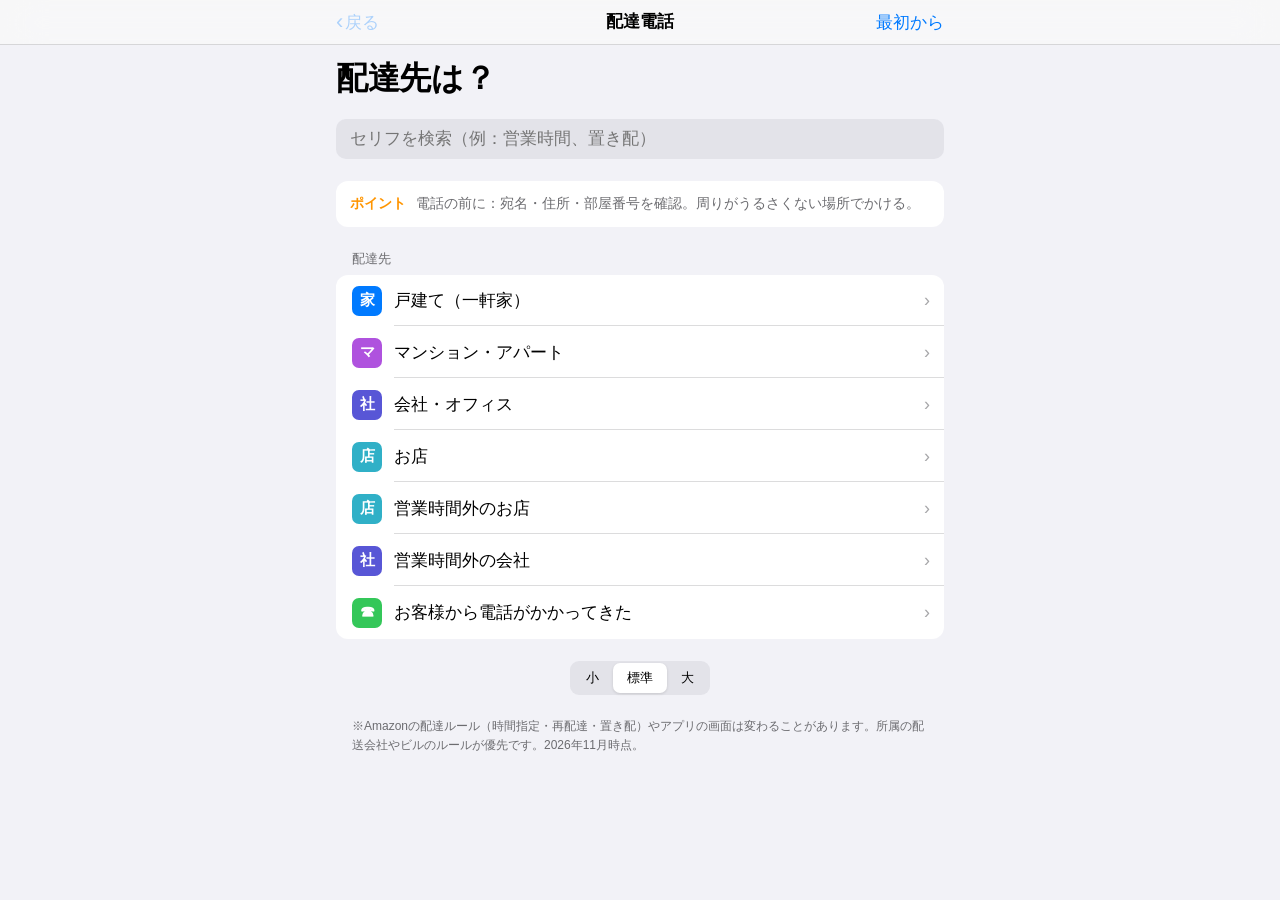
==== commit 1aff5799: "配達電話: 営業時間外の繰り返し配達と暴言対応・Amazon問い合わせフローを追加" ====
--- a/denwa/index.html
+++ b/denwa/index.html
@@ -77,6 +77,17 @@
 details.more summary::-webkit-details-marker{display:none}
 details.more summary::before{content:"＋ "}
 details.more[open] summary::before{content:"− "}
+.thread{display:flex;flex-direction:column;gap:12px}
+.step{display:flex;flex-direction:column;gap:8px;scroll-margin-top:calc(56px + env(safe-area-inset-top,0px))}
+.step-h{font-size:13px;color:var(--sec);margin:0 0 0 4px;font-weight:600}
+.step.past .bubble{opacity:.55;font-size:calc(var(--fs) * .88);padding:10px 14px}
+.step .bubble{margin-left:auto;max-width:94%}
+.cust{align-self:flex-start;max-width:85%;background:var(--cell);color:var(--label);border:0;border-radius:20px 20px 20px 6px;padding:10px 14px;font:400 16px var(--font);text-align:left;cursor:pointer;box-shadow:0 1px 2px rgba(0,0,0,.06)}
+.cust .who{display:block;font-size:11px;color:var(--sec);font-weight:600;margin-bottom:1px}
+.cust:focus-visible{outline:2px solid var(--tint)}
+.support-link{display:block;background:var(--cell);color:var(--tint);text-decoration:none;text-align:center;font-size:15px;font-weight:600;border-radius:12px;padding:14px 10px;min-height:48px}
+.support-link:focus-visible{outline:2px solid var(--tint);outline-offset:2px}
+@media (prefers-reduced-motion:no-preference){.step.now,.cust:last-of-type{animation:rise .22s cubic-bezier(.2,.8,.2,1)}@keyframes rise{from{transform:translateY(10px);opacity:.4}to{transform:none;opacity:1}}}
 </style>
 </head>
 <body>
@@ -98,16 +109,38 @@
 /* ---------- スタート ---------- */
  start:{title:"配達先は？",
   hint:"電話の前に：宛名・住所・部屋番号を確認。周りがうるさくない場所でかける。",
-  opts:[["戸建て（一軒家）","home","call","home"],["マンション・アパート","apt","call","apt"],["会社・オフィス","office","call","office"],["お店","shop","call","shop"],["お客様から電話がかかってきた","in","incoming","home"]]},
+  opts:[["戸建て（一軒家）","home","call","home"],["マンション・アパート","apt","call","apt"],["会社・オフィス","office","call","office"],["お店","shop","call","shop"],["営業時間外のお店","shop","afterhours","shop"],["営業時間外の会社","office","afterhours","office"],["お客様から電話がかかってきた","in","incoming","home"]]},
+
+/* ---------- 営業時間外の店舗・事業所 ---------- */
+ afterhours:{title:"営業時間外のお届け",
+  say:{shop:["お忙しいところ恐れ入ります。Amazonの配達担当です。","営業時間外のお電話となり申し訳ございません。お荷物のお渡しについて確認のためご連絡しました。今、お受け取りいただける方はいらっしゃいますか？"],
+       office:["お忙しいところ恐れ入ります。Amazonの配達担当です。","営業時間外のお電話となり申し訳ございません。お荷物の受け取りが可能な方はいらっしゃいますでしょうか？"]},
+  hint:"営業時間外の電話自体を望まない相手もいる。発信の要否は配送アプリとサポート・所属会社の指示を優先。約束できない時間を約束しない。",
+  opts:[["今なら受け取れる","y","end_ok"],["営業時間内に持ってこい","n","bizhours"],["もう何度も言っている","n","repeat_reported"],["Amazonに言ってくれ","q","amazon_reported"],["電話番号は？","q","cs_number"],["営業時間外に電話するな","q","afterhours_whycall"],["怒っている・暴言がある","n","abuse_note"],["今回は持ち帰って","p","end_afterhours"]]},
+ afterhours_whycall:{title:"営業時間外に電話するな",
+  say:["営業時間外にお電話してしまい、申し訳ございません。","今後の連絡方法については配送サポートに確認いたします。本日は案内に沿って対応いたします。失礼いたします。"],
+  hint:"以降の電話連絡の要否を配送サポート・現場責任者に確認。繰り返し電話をかけない。",end:true},
+ repeat_reported:{title:"繰り返し営業時間外・報告済み",
+  say:["何度も営業時間外のお届けとなり、ご不便をおかけして申し訳ございません。","こちらからもAmazonの配送サポートへ報告しておりますが、現時点では配達時間の変更が難しいとの回答を受けています。","私たち配達員では配達時間の割り当てを変更できません。恐れ入りますが、注文された方からもAmazonカスタマーサービスにご要望をお伝えいただけますでしょうか。"],
+  hint:"実際にサポートへ報告済みの場合だけこのセリフを使用。改善や再配達時刻を約束しない。",
+  opts:[["Amazonに言え","q","amazon_reported"],["電話番号を教えろ","q","cs_number"],["問い合わせ方を教えろ","q","cs_where"],["営業時間を設定したい","q","biz_settings"],["暴言・人格否定がある","n","abuse_note"],["わかった・持ち帰りで","y","end_afterhours"]]},
+ amazon_reported:{title:"お前がAmazonに言え",
+  say:["おっしゃることは承知しております。こちらからも配送サポートへ報告済みです。","ただ、配達員の側では配達時間を変更することができません。お客様からのご要望は、注文された方からAmazonカスタマーサービスにもお伝えいただけますと幸いです。"],
+  hint:"サポートに報告していない場合は「私からも配送サポートに報告いたします」と言い換える。",
+  opts:[["Amazonの連絡先は？","q","cs_where"],["電話番号は？","q","cs_number"],["何回も言ってる","n","repeat_reported"],["それでも納得しない","n","escalate"],["わかった","y","end_afterhours"]]},
+ biz_settings:{title:"営業時間の登録・変更",
+  say:["Amazonビジネスをご利用の場合、配送先ごとに配送可能な曜日や時間帯を設定できます。","ご注文の担当者様に、Amazonビジネスの配送先住所の設定をご確認いただくか、カスタマーサービスへお問い合わせいただけますでしょうか。"],
+  hint:"Amazonビジネスの機能。一般の個人アカウントとは設定が異なる。設定しても必ずその時間に配達される保証はない。",
+  opts:[["問い合わせ方は？","q","cs_where"],["電話番号は？","q","cs_number"],["わかった","y","end_afterhours"]]},
+ abuse_note:{title:"配達指示・電話で暴言や人格否定",
+  say:["配達時間についてのご要望は承知しております。","恐れ入りますが、暴言が続く場合はお電話を終了し、配送サポートへ対応を確認させていただきます。"],
+  hint:"配達指示の侮辱的な文面・発言・日時を業務ルール内で記録し、配送サポートと現場責任者へ報告。相手に言い返さない。危険なら接近しない。",
+  opts:[["暴言が収まった","y","end_afterhours"],["暴言が続く・脅された","n","abuse"],["責任者に代われ","q","boss"]]},
+ end_afterhours:{title:"本日の対応を伝えて終了",
+  say:["ご要望は承りました。本日のお荷物は配送サポートの案内に沿って対応いたします。失礼いたします。"],
+  hint:"通話後は実際のアプリ・サポート指示に従って処理。配達完了・持ち帰りを自己判断で確定しない。",end:true},
 
 /* ---------- 電話をかける ---------- */
- call:{title:"電話をかける",
-  say:{home:["お世話になっております。Amazonのお荷物の配達の者です。","〇〇様のお電話でよろしいでしょうか？"],
-       office:["お世話になっております。Amazonのお荷物の配達の者です。","〇〇（会社名）様でしょうか？〇〇様宛てのお荷物をお届けに伺っております。"],
-       shop:["お世話になっております。Amazonのお荷物の配達の者です。","〇〇（店名）様でしょうか？"]},
-  hint:{home:"最初はゆっくり、名乗りをはっきり。",office:"出た人と宛名の人が違うことが多い。宛名をはっきり伝える。",shop:"お店は忙しいことが多い。手短に。"},
-  opts:[["はい、そうです","y","ask"],["本人じゃない（家族・従業員）","p","other_person"],["違います（番号違い）","n","wrong"],["出ない・留守電","m","vm"],["誰？詐欺？と疑われた","q","scam"],["話し中・すぐ切られた","m","hangup"]]},
-
  other_person:{title:{home:"家族が出た",apt:"家族が出た",office:"別の人が出た",shop:"店員さんが出た"},
   say:{home:["〇〇様宛てのお荷物をお届けに伺ったのですが、代わりにお受け取りいただくことはできますか？"],
        office:["〇〇様宛てのお荷物なのですが、代わりにお受け取りいただくことはできますか？受付やご担当の方でも大丈夫です。"],
@@ -121,15 +154,16 @@
   opts:[["わかった","y","end_try"],["置いていいって","y","place"]]},
 
 /* ---------- 在宅確認 ---------- */
- ask:{title:{home:"いま家にいる？",apt:"いま家にいる？",office:"受け取れる人はいる？",shop:"お店に人はいる？"},
-  say:{home:["ただいまお荷物をお届けに伺ったのですが、今ご自宅にいらっしゃいますか？"],
-       office:["ただいま会社の前まで伺ったのですが、どなたかに受け取っていただくことはできますか？"],
-       shop:["ただいまお店の前まで伺ったのですが、どなたかいらっしゃいますか？"]},
-  hint:{home:"「ご在宅ですか？」より柔らかく伝わります。",apt:"オートロックの場合は、開けてもらえるかも一緒に確認。",office:"本人でなくても、受付や同僚が受け取れることが多い。",shop:"開店前・仕込み中・夜営業など事情がさまざま。"},
-  opts:{home:[["いるよ","y","home_yes"],["いない","n","away"],["すぐ戻る・今向かってる","q","soon"],["別の場所に持ってきて","q","redirect"],["何の荷物？頼んでない","q","unknown"]],
-        apt:[["いるよ","y","apt_yes"],["いない","n","away"],["すぐ戻る・今向かってる","q","soon"],["宅配ボックスに入れて","y","box"],["管理人さんに預けて","q","neighbor"],["何の荷物？頼んでない","q","unknown"]],
-        office:[["受付・他の人が受け取る","y","office_recv"],["本人が取りに行く","y","office_self"],["今日は誰もいない","n","away"],["今日は休み","n","closed"],["入館手続きが必要","q","office_gate"],["何の荷物？頼んでない","q","unknown"]],
-        shop:[["いるよ","y","shop_yes"],["開店前・今はいない","n","away"],["すぐ戻る","q","soon"],["裏口に回って","y","shop_back"],["夜しか開いていない","q","night"],["今日は定休日","n","closed"],["何の荷物？頼んでない","q","unknown"]]}},
+ call:{title:"電話をかける",
+  say:{home:["もしもし、私Amazonの配達の者ですが、今ご在宅でしょうか？"],
+       apt:["もしもし、私Amazonの配達の者ですが、今中にいらっしゃいますでしょうか？"],
+       office:["もしもし、私Amazonの配達の者ですが、今会社の中にいらっしゃいますでしょうか？"],
+       shop:["もしもし、私Amazonの配達の者ですが、今お店の中にいらっしゃいますでしょうか？"]},
+  hint:{home:"アプリからかけているので相手は本人。最初の一言で用件まで言い切る。",apt:"アプリからかけているので相手は本人。オートロックの場合は開けてもらえるかも確認。",office:"本人でなくても、受付や同僚が受け取れることが多い。",shop:"開店前・仕込み中・夜営業など事情がさまざま。手短に。"},
+  opts:{home:[["いるよ","y","home_yes"],["いない","n","away"],["すぐ戻る・今向かってる","q","soon"],["別の場所に持ってきて","q","redirect"],["何の荷物？頼んでない","q","unknown"],["家族・従業員が出た","p","other_person"],["出ない・留守電","m","vm"]],
+        apt:[["いるよ","y","apt_yes"],["いない","n","away"],["すぐ戻る・今向かってる","q","soon"],["宅配ボックスに入れて","y","box"],["管理人さんに預けて","q","neighbor"],["何の荷物？頼んでない","q","unknown"],["家族・従業員が出た","p","other_person"],["出ない・留守電","m","vm"]],
+        office:[["受付・他の人が受け取る","y","office_recv"],["本人が取りに行く","y","office_self"],["今日は誰もいない","n","away"],["今日は休み","n","closed"],["営業時間外で受け取れない","n","afterhours"],["入館手続きが必要","q","office_gate"],["何の荷物？頼んでない","q","unknown"],["家族・従業員が出た","p","other_person"],["出ない・留守電","m","vm"]],
+        shop:[["いるよ","y","shop_yes"],["開店前・今はいない","n","away"],["すぐ戻る","q","soon"],["裏口に回って","y","shop_back"],["夜しか開いていない","q","night"],["今日は定休日","n","closed"],["営業時間外で受け取れない","n","afterhours"],["何度も営業時間外に来ている","n","repeat_reported"],["何の荷物？頼んでない","q","unknown"],["家族・従業員が出た","p","other_person"],["出ない・留守電","m","vm"]]}},
 
 /* ---------- いた ---------- */
  home_yes:{title:"家にいた",say:["失礼しました！これからもう一度インターホンを押しますので、出ていただけますか？"],
@@ -254,28 +288,30 @@
 
 /* ---------- 営業時間・繰り返し・サポート ---------- */
  bizhours:{title:"営業時間内に来い",
-  say:["営業時間内にお受け取りになりたいんですね、承知しました。","私からも会社に、営業時間を報告しておきます。","ただ、今はAmazonの仕組みで時間のお約束ができないので、Amazonのアドレス帳の「配達指示」に営業時間や定休日を書いていただくのが一番確実です。","すぐに受け取りたい場合は、置き配か、ロッカー受け取りもご利用いただけます。"],
-  hint:"「必ず◯時に」とは約束しない。営業時間・定休日はメモしてリーダーへ。",
-  opts:[["置き配にする","y","place"],["わかった","y","end_report"],["配達指示ってどこ？","q","instr_where"],["サポートってどこ？","q","cs_where"],["納得していない","n","escalate"]]},
- repeat:{title:"何回も伝えてる",
-  say:["何度もお伝えいただいていたのに、本当に申し訳ありません。","配達員はその日ごとに変わることがあって、口頭でのお話が次の担当まで届かないことがあるんです。","私からも会社に、このお届け先のことを報告しておきます。","確実に伝わるように、Amazonのアドレス帳の「配達指示」に、営業時間や置き場所を書いておいていただけると、配達員に表示されます。"],
-  hint:"「報告しておきます」と言ったら、配達後に必ずリーダーに住所と内容を報告する。",
-  opts:[["わかった","y","end_report"],["配達指示ってどこ？","q","instr_where"],["営業時間内に持ってこい","q","bizhours"],["サポートってどこ？","q","cs_where"],["納得していない","n","escalate"]]},
+  say:["営業時間内のお届けをご希望とのこと、承知しております。何度もご不便をおかけして申し訳ございません。","私たち配達員では配達時間の割り当てを変更できません。ご要望は配送サポートへ報告しますが、改善をお約束することはできない状況です。","恐れ入りますが、注文された方からAmazonカスタマーサービスにもご相談いただけますでしょうか。"],
+  hint:"報告済みなら「こちらからもすでに報告しております」と言い換える。配送時間を約束しない。Amazonビジネスの営業時間設定も案内可能。",
+  opts:[["もう報告したのに繰り返す","n","repeat_reported"],["Amazonに言え","q","amazon_reported"],["電話番号は？","q","cs_number"],["問い合わせ方法は？","q","cs_where"],["営業時間の設定は？","q","biz_settings"],["受け取れない・今回は持ち帰り","p","end_afterhours"],["暴言が続く","n","abuse_note"]]},
+ repeat:{title:"何回も伝えている",
+  say:["何度も営業時間外のお届けとなり、ご不便をおかけして申し訳ございません。","配達時間は現場の配達員が変更できないため、私からも配送サポートに状況を報告いたします。","すでに報告済みの場合でも、私から改善をお約束できない点はご理解いただけますと幸いです。"],
+  hint:"実際に報告したかどうかに応じてセリフを調整。注文者がAmazonビジネスなら配送可能曜日・時間帯の設定も検討。",
+  opts:[["すでに報告済みだ","q","repeat_reported"],["営業時間内に来い","q","bizhours"],["Amazonに言え","q","amazon_reported"],["配達可能時間の設定は？","q","biz_settings"],["電話番号は？","q","cs_number"],["問い合わせ方法は？","q","cs_where"],["怒っている・暴言","n","abuse_note"],["わかった","y","end_report"]]},
  instr_where:{title:"配達指示ってどこ？",say:["Amazonのアプリで、右下の人のマーク（アカウント）から「アドレス帳」または「お届け先住所」を開いてください。","この住所の「編集」の中に「配達指示」の欄があります。そこに、営業時間や定休日、置き場所を書いていただけます。"],
   hint:"画面の名前や場所はアプリの更新で変わることがある。分からなければカスタマーサービスへ。",
   opts:[["わかった","y","end_report"],["わからない","q","cs_where"]]},
- cs_where:{title:"サポートってどこ？",
-  say:["分かりにくくてすみません。Amazonのアプリかサイトの、いちばん下の「カスタマーサービス」から連絡できます。","「お電話をリクエスト」を選ぶと、Amazonの方から折り返しお電話が来ますので、そちらが一番早いです。"],
-  hint:"電話番号を聞かれたら「アプリから電話をリクエストすると折り返しが来ます」と伝えるのが確実（番号は変わることがある）。",
-  opts:[["わかった","y","end_back"],["電話番号を教えろ","q","cs_number"],["それでも納得しない","n","escalate"]]},
- cs_number:{title:"電話番号を教えろ",say:["申し訳ありません、私の方で確実な番号をお伝えできないんです。","アプリの「カスタマーサービス」から電話をリクエストしていただくと、確実にAmazonにつながります。"],
-  hint:"よく知られた番号はあるが変わることがある。間違った番号を伝えるより、アプリ経由を案内する方が安全。",
-  opts:[["わかった","y","end_back"],["納得しない","n","escalate"]]},
-
+ cs_where:{title:"Amazonの問い合わせ先",
+  say:["Amazonのアプリまたは公式サイトで「カスタマーサービス」を開き、該当する注文を選んでお問い合わせください。","電話でのお問い合わせが選べる場合は、番号を入力するとAmazonから折り返し電話が来ます。","お店の方が注文者でない場合は、注文された方にお手続きをお願いできますでしょうか。"],
+  supportLink:true,
+  hint:"直通番号ではなく公式の問い合わせページを案内。画面の表示や利用可能な問い合わせ方法は変わる場合がある。",
+  opts:[["わかった","y","end_afterhours"],["電話番号を教えろ","q","cs_number"],["自分は注文者じゃない","q","biz_settings"],["それでも納得しない","n","escalate"]]},
+ cs_number:{title:"Amazonの電話番号は？",
+  say:["申し訳ございません。Amazonカスタマーサービスの以前の直通電話番号は現在使用されておらず、私からおかけいただく番号をご案内できない状況です。","Amazonのアプリまたは公式サイトの「カスタマーサービス」から、電話のお問い合わせをお選びください。利用できる場合はAmazonから折り返し連絡があります。"],
+  supportLink:true,
+  hint:"公式案内: amazon.co.jp/contactus。番号を推測して教えない。注文者本人からの問い合わせを案内する。",
+  opts:[["わかった","y","end_afterhours"],["操作方法が分からない","q","cs_where"],["納得しない","n","escalate"]]},
 /* ---------- 苦情・トラブル ---------- */
  angry:{title:"怒っている",say:["ご不便をおかけして、本当に申し訳ありません。","お気持ちはよく分かります。私の方でできることが限られていて、もどかしい思いをさせてしまっています。","ご意見は、Amazonアプリの「カスタマーサービス」からお伝えいただくと、改善につながります。"],
   hint:"言い返さない。説明を繰り返さない。長引く・脅される場合は無理せずリーダーへ。",
-  opts:[["落ち着いた","y","away"],["何回も伝えてる","n","repeat"],["名前を教えろ","q","name"],["上司を出せ・会社はどこ","n","boss"],["サポートってどこ？","q","cs_where"],["持ち帰りでいい","p","end_back"]]},
+  opts:[["落ち着いた","y","away"],["何回も伝えてる","n","repeat"],["名前を教えろ","q","name"],["暴言・人格否定がある","n","abuse_note"],["上司を出せ・会社はどこ","n","boss"],["サポートってどこ？","q","cs_where"],["持ち帰りでいい","p","end_back"]]},
  why_call:{title:"なんで電話するの",say:["お忙しいところ申し訳ありません。ご不在だったので、受け取り方を確認したくてお電話しました。","置き配がよろしければ、今後はお電話なしで置かせていただけるよう、Amazonの配達指示に書いておいていただくと確実です。"],
   opts:[["置いていいよ","y","place"],["持ち帰りで","p","end_back"]]},
  name:{title:"名前を教えろ",say:["配達を担当しております、〇〇（会社で決まっている名乗り方）と申します。","ご意見は会社にもお伝えいたします。"],
@@ -288,9 +324,9 @@
   say:["ご不便をおかけして本当に申し訳ありません。","私の判断ではお約束ができないので、会社の担当者に伝えて、改めてご連絡できるか確認させてください。"],
   hint:"無理に説得しない。住所・お名前・言われた内容をメモして、すぐリーダーへ。暴言や脅しがあれば電話を切ってよい。",
   opts:[["わかった","y","end_report"],["暴言・脅しがある","n","abuse"]]},
- abuse:{title:"暴言・脅し",say:["申し訳ありませんが、このままではお話を続けることができませんので、お電話を失礼いたします。"],
-  hint:"切ってOK。荷物は持ち帰り。すぐにリーダーへ報告。身の危険を感じたら近づかない。",end:true},
-
+ abuse:{title:"暴言・脅しが続く",
+  say:["申し訳ございませんが、これ以上このお電話でお話を続けることが難しいため、失礼いたします。"],
+  hint:"安全を優先し通話を終了。配達指示・通話内容と日時を業務ルールの範囲で記録し、配送サポートと現場責任者へ報告。配達処理は指示に従う。身の危険があれば近づかない。",end:true},
 /* ---------- その他 ---------- */
  unknown:{title:"何の荷物？頼んでない",say:["Amazonでご注文いただいたお荷物で、宛名は〇〇様になっています。","中身は私の方では分からないのですが、Amazonの注文履歴で確認していただけます。ご家族の方のご注文やプレゼントの場合もあります。"],
   hint:"中身は答えない（分からない）。宛名・住所が合っているかだけ確認。",
@@ -303,7 +339,7 @@
   opts:[["わかった","y","end_report"]]},
  scam:{title:"詐欺？と疑われた",say:["ご不安にさせてすみません。Amazonのお荷物の配達の者です。","お金や個人情報をお伺いすることはありません。お荷物の受け取り方だけ確認させてください。","ご心配でしたら、Amazonの注文履歴で配送状況をご確認いただけます。"],
   hint:"お金・カード・暗証番号の話は絶対にしない。",
-  opts:[["わかった","y","ask"],["信用できない","n","end_back"]]},
+  opts:[["わかった","y","call"],["信用できない","n","end_back"]]},
  slow:{title:"聞き取れない・ご高齢",say:["（ゆっくり、はっきり）アマゾンの、お荷物です。","いま、おうちに、いらっしゃいますか？","（いない場合）では、また、お届けに、きます。"],
   hint:"短く区切って、大きめの声で。難しい案内（アプリ操作など）はしない。",
   opts:[["いる","y","home_yes"],["いない","n","end_back"]]},
@@ -312,7 +348,7 @@
   opts:[["YES（置いていい）","y","end_okihai"],["NO（置かないで）","n","end_back"],["I'm home（いる）","y","end_ok"]]},
  hangup:{title:"話し中・切られた",say:["（もう一度だけかけ直す。出なければ留守電を残す）"],
   hint:"何回もかけ直さない。1〜2回で持ち帰りへ。",
-  opts:[["つながった","y","ask"],["留守電になった","m","vm"]]},
+  opts:[["つながった","y","call"],["留守電になった","m","vm"]]},
 
 /* ---------- お客様からの折り返し ---------- */
  incoming:{title:"お客様からの電話",say:["はい、Amazonのお荷物の配達の者です。お電話ありがとうございます。","恐れ入りますが、お名前（会社名・店名）とご住所を伺ってもよろしいですか？"],
@@ -325,7 +361,6 @@
   hint:"配達員がその場で返品・交換を受けない。リーダーに報告。",
   opts:[["わかった","y","end_report"],["サポートってどこ？","q","cs_where"]]},
 
- wrong:{title:"番号違い",say:["大変失礼いたしました。お手数をおかけしました。失礼いたします。"],hint:"番号違いはリーダーに報告。",end:true},
  vm:{title:"留守電",
   say:{home:["Amazonのお荷物の配達です。","ただいまお届けに伺いましたが、ご不在でしたので持ち帰ります。","次回のお届けは、Amazonの注文履歴から日にちを選んでいただけます。失礼いたします。"],
        office:["Amazonのお荷物の配達です。〇〇様宛てのお荷物をお届けに伺いましたが、お受け取りいただけなかったため持ち帰ります。","次回のお届けは、Amazonの注文履歴から日にちを選んでいただけます。失礼いたします。"],
@@ -339,7 +374,7 @@
   hint:"配達後：住所／名前（店名・会社名）／営業時間・定休日／言われたこと をリーダーに報告。",end:true}
 };
 /* どの画面からでも出せる「ほかの返事」 */
-const EXTRA=[["怒っている","n","angry"],["何回も伝えてる","n","repeat"],["サポートってどこ？","q","cs_where"],["なんで電話するの","q","why_call"],["何の荷物？頼んでない","q","unknown"],["詐欺？と疑われた","q","scam"],["聞き取れない・ご高齢","m","slow"],["外国語の人","m","english"],["名前を教えろ","q","name"],["上司を出せ","n","boss"]];
+const EXTRA=[["怒っている","n","angry"],["何回も伝えてる","n","repeat"],["サポートってどこ？","q","cs_where"],["営業時間外に配達になった","q","afterhours"],["Amazonの電話番号は？","q","cs_number"],["暴言・人格否定がある","n","abuse_note"],["なんで電話するの","q","why_call"],["何の荷物？頼んでない","q","unknown"],["詐欺？と疑われた","q","scam"],["聞き取れない・ご高齢","m","slow"],["外国語の人","m","english"],["名前を教えろ","q","name"],["上司を出せ","n","boss"],["話し中・電話が切れた","m","hangup"]];
 
 let stack=[{id:"start"}], kind=null, fs=1.12, q="";
 try{const v=localStorage.getItem("flow_fs");if(v)fs=+v}catch(e){}
@@ -347,7 +382,9 @@
 function esc(s){return String(s).replace(/[&<>"]/g,c=>({"&":"&amp;","<":"&lt;",">":"&gt;",'"':"&quot;"}[c]))}
 function pick(v,k){k=k||kind;if(v==null)return null;if(Array.isArray(v)||typeof v==="string")return v;return v[k]||(k==="apt"&&v.home)||v.home||v.apt||v.shop||v.office}
 function rows(list,attr){return '<div class="list">'+list.map((o,i)=>'<button class="row" type="button" '+attr+'="'+i+'"><span class="ic" style="background:'+C[o[1]][0]+'">'+C[o[1]][1]+'</span><span class="t"><span class="tx">'+esc(o[0])+(o[4]?'<small>'+esc(o[4])+'</small>':'')+'</span><span class="chev">›</span></span></button>').join("")+'</div>'}
-function go(o){stack.push(o[3]?{id:o[2],kind:o[3]}:{id:o[2]});q="";render();window.scrollTo(0,0)}
+function go(o){const e={id:o[2],label:o[0]};if(o[3])e.kind=o[3];const first=stack.length===1;stack.push(e);q="";render();
+  if(first){window.scrollTo(0,0);return}
+  const el=document.getElementById("cur");if(el)el.scrollIntoView({behavior:matchMedia("(prefers-reduced-motion: reduce)").matches?"auto":"smooth",block:"start"})}
 function searchList(){
   const k=kind||"home", out=[], t=q.trim();
   for(const id in N){if(id==="start")continue;const n=N[id];const title=pick(n.title,k)||"";const say=(pick(n.say,k)||[]).join(" ");
@@ -357,31 +394,41 @@
 function render(){
   const top=stack[stack.length-1]; kind=null;
   for(const s of stack){if(s.kind)kind=s.kind}
-  const n=N[top.id], say=pick(n.say), hint=pick(n.hint), opts=pick(n.opts), title=pick(n.title);
+  const n=N[top.id], opts=pick(n.opts);
   document.documentElement.style.setProperty("--fs",fs+"rem");
   document.getElementById("navt").innerHTML='配達電話'+(kind&&top.id!=="start"?'<span class="chip" style="background:'+C[kind][0]+'">'+KIND[kind]+'</span>':'');
-  let h='<div><h1 class="lt">'+esc(title)+'</h1>';
-  if(stack.length>2)h+='<div class="crumb">'+stack.slice(1,-1).map(s=>esc(pick(N[s.id].title))).join(" › ")+'</div>';
-  h+='</div>';
-  if(top.id==="start")h+='<div class="search"><input id="q" type="search" placeholder="セリフを検索（例：営業時間、置き配）" value="'+esc(q)+'" autocomplete="off"></div>';
-  if(top.id==="start"&&q.trim()){
-    const r=searchList(); h+='<div><p class="sec-h">検索結果 '+r.length+'件</p>'+(r.length?rows(r,"data-s"):'<div class="hint"><span>見つかりませんでした。別の言葉で探してみてください。</span></div>')+'</div>';
+  let h="";
+  if(top.id==="start"){
+    h+='<div><h1 class="lt">'+esc(pick(n.title))+'</h1></div>';
+    h+='<div class="search"><input id="q" type="search" placeholder="セリフを検索（例：営業時間、置き配）" value="'+esc(q)+'" autocomplete="off"></div>';
+    if(q.trim()){const r=searchList(); h+='<div><p class="sec-h">検索結果 '+r.length+'件</p>'+(r.length?rows(r,"data-s"):'<div class="hint"><span>見つかりませんでした。別の言葉で探してみてください。</span></div>')+'</div>';}
+    else{h+='<div class="hint"><b>ポイント</b><span>'+esc(pick(n.hint))+'</span></div><div><p class="sec-h">配達先</p>'+rows(opts,"data-i")+'</div>';}
   }else{
-    if(say)h+='<div><p class="sec-h">あなたが言う</p><div class="bubble'+(n.end?" end":"")+'">'+say.map(s=>"<p>"+esc(s)+"</p>").join("")+'</div></div>';
-    if(hint)h+='<div class="hint"><b>ポイント</b><span>'+esc(hint)+'</span></div>';
-    if(opts){h+='<div><p class="sec-h">'+(top.id==="start"?"配達先":"お客様の返事")+'</p>'+rows(opts,"data-i")+'</div>';}
+    h+='<div class="thread">';
+    const steps=stack.slice(1);
+    steps.forEach((st,i)=>{
+      const sn=N[st.id], last=i===steps.length-1, say=pick(sn.say), hint=pick(sn.hint);
+      if(i>0&&st.label)h+='<button type="button" class="cust" data-r="'+(i+1)+'" aria-label="この返事を選び直す"><span class="who">お客様</span>'+esc(st.label)+'</button>';
+      h+='<div class="step'+(last?" now":" past")+'"'+(last?' id="cur"':'')+'><p class="step-h">'+esc(pick(sn.title))+'</p>';
+      if(say)h+='<div class="bubble'+(sn.end?" end":"")+'">'+say.map(x=>"<p>"+esc(x)+"</p>").join("")+'</div>';
+      if(last&&hint)h+='<div class="hint"><b>ポイント</b><span>'+esc(hint)+'</span></div>';
+      if(last&&sn.supportLink)h+='<a class="support-link" href="https://www.amazon.co.jp/contactus" target="_blank" rel="noopener noreferrer">Amazon公式カスタマーサービスを開く ↗</a>';
+      h+='</div>';
+    });
+    h+='</div>';
+    if(opts){h+='<div><p class="sec-h">お客様の返事</p>'+rows(opts,"data-i")+'</div>';}
     else{h+='<div class="list"><button class="row" type="button" id="again"><span class="ic" style="background:var(--tint)">↺</span><span class="t"><span class="tx">次の電話へ（最初から）</span><span class="chev">›</span></span></button></div>';}
-    if(top.id!=="start"&&!n.end){
+    if(!n.end){
       const ex=EXTRA.filter(e=>e[2]!==top.id&&!(opts||[]).some(o=>o[2]===e[2]));
       h+='<details class="more"><summary>ほかの返事（困ったとき）</summary>'+rows(ex,"data-x")+'</details>';
     }
   }
   h+='<div class="seg" role="group" aria-label="文字サイズ"><button type="button" data-f="1" aria-pressed="'+(fs<1.1)+'">小</button><button type="button" data-f="1.12" aria-pressed="'+(fs>=1.1&&fs<1.3)+'">標準</button><button type="button" data-f="1.35" aria-pressed="'+(fs>=1.3)+'">大</button></div>';
-  h+='<p class="foot">※Amazonの配達ルール（時間指定・再配達・置き配）やアプリの画面は変わることがあります。所属の配送会社やビルのルールが優先です。2026年10月時点。</p>';
+  h+='<p class="foot">※Amazonの配達ルール（時間指定・再配達・置き配）やアプリの画面は変わることがあります。所属の配送会社やビルのルールが優先です。2026年11月時点。</p>';
   app.innerHTML=h;
-  app.classList.remove("page");void app.offsetWidth;app.classList.add("page");
   app.querySelectorAll("[data-i]").forEach(b=>b.onclick=()=>go(opts[+b.dataset.i]));
   app.querySelectorAll("[data-x]").forEach(b=>{const ex=EXTRA.filter(e=>e[2]!==top.id&&!(opts||[]).some(o=>o[2]===e[2]));b.onclick=()=>go(ex[+b.dataset.x])});
+  app.querySelectorAll("[data-r]").forEach(b=>b.onclick=()=>{stack=stack.slice(0,+b.dataset.r);render();const el=document.getElementById("cur");if(el)el.scrollIntoView({block:"start"})});
   if(top.id==="start"&&q.trim()){const r=searchList();app.querySelectorAll("[data-s]").forEach(b=>b.onclick=()=>{stack.push({id:r[+b.dataset.s][2],kind:"home"});q="";render();window.scrollTo(0,0)})}
   const qi=document.getElementById("q");
   if(qi){qi.oninput=()=>{q=qi.value;const pos=qi.selectionStart;render();const n2=document.getElementById("q");n2.focus();try{n2.setSelectionRange(pos,pos)}catch(e){}}}
@@ -390,7 +437,7 @@
   document.getElementById("back").disabled=stack.length<2;
 }
 function reset(){stack=[{id:"start"}];q="";render();window.scrollTo(0,0)}
-document.getElementById("back").onclick=()=>{if(stack.length>1){stack.pop();render();window.scrollTo(0,0)}};
+document.getElementById("back").onclick=()=>{if(stack.length>1){stack.pop();render();const el=document.getElementById("cur");if(el)el.scrollIntoView({block:"start"});else window.scrollTo(0,0)}};
 document.getElementById("home").onclick=reset;
 render();
 </script>
